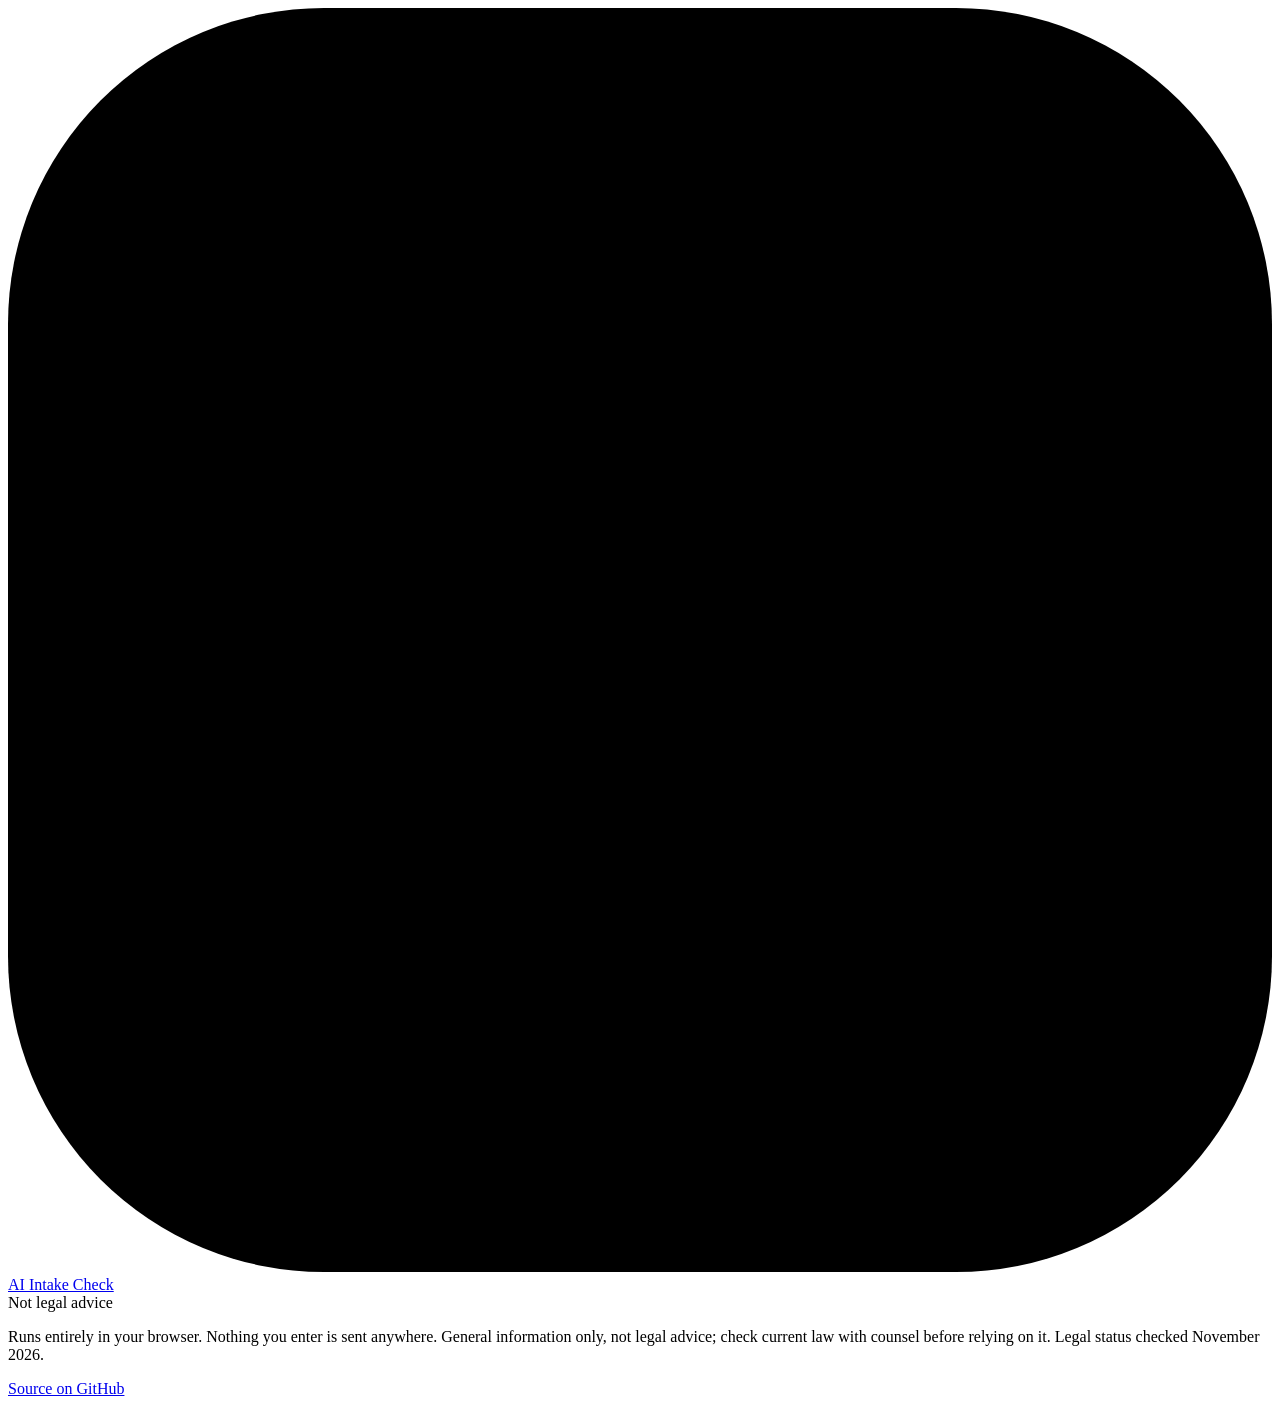
==== index.html @ f59a0a60 "Add files via upload" ====
<!doctype html>
<html lang="en">
<head>
  <meta charset="utf-8" />
  <meta name="viewport" content="width=device-width, initial-scale=1" />
  <title>AI Intake Check</title>
  <meta name="description" content="A free AI use-case intake for small and mid-size companies: which AI laws and frameworks apply, the risk tier, and the controls to put in place. Runs entirely in your browser." />
  <link rel="preconnect" href="https://fonts.googleapis.com" />
  <link rel="preconnect" href="https://fonts.gstatic.com" crossorigin />
  <link href="https://fonts.googleapis.com/css2?family=Inter:wght@400;500;600;700&family=JetBrains+Mono:wght@500&display=swap" rel="stylesheet" />
  <link rel="stylesheet" href="assets/styles.css" />
  <link rel="icon" href="data:image/svg+xml,%3Csvg xmlns='http://www.w3.org/2000/svg' viewBox='0 0 32 32'%3E%3Crect width='32' height='32' rx='8' fill='%235b5bd6'/%3E%3Cpath d='M9 16.5l4.5 4.5L23 11.5' stroke='white' stroke-width='3' fill='none' stroke-linecap='round' stroke-linejoin='round'/%3E%3C/svg%3E" />
</head>
<body>
  <header class="topbar">
    <a class="brand" href="#" data-nav="home">
      <span class="logo" aria-hidden="true"><svg viewBox="0 0 32 32"><rect width="32" height="32" rx="8"/><path d="M9 16.5l4.5 4.5L23 11.5"/></svg></span>
      <span>AI Intake Check</span>
    </a>
    <nav class="steps" id="steps" aria-label="Progress"></nav>
    <span class="pill" title="This tool gives general information, not legal advice.">Not legal advice</span>
  </header>
  <main id="app" tabindex="-1"></main>
  <footer class="footer">
    <p>Runs entirely in your browser. Nothing you enter is sent anywhere. General information only, not legal advice; check current law with counsel before relying on it. Legal status checked November 2026.</p>
    <p><a href="https://github.com/ac-ctrl-lab/ai-intake-check" target="_blank" rel="noopener">Source on GitHub</a></p>
  </footer>
  <script type="module" src="src/app.js"></script>
</body>
</html>
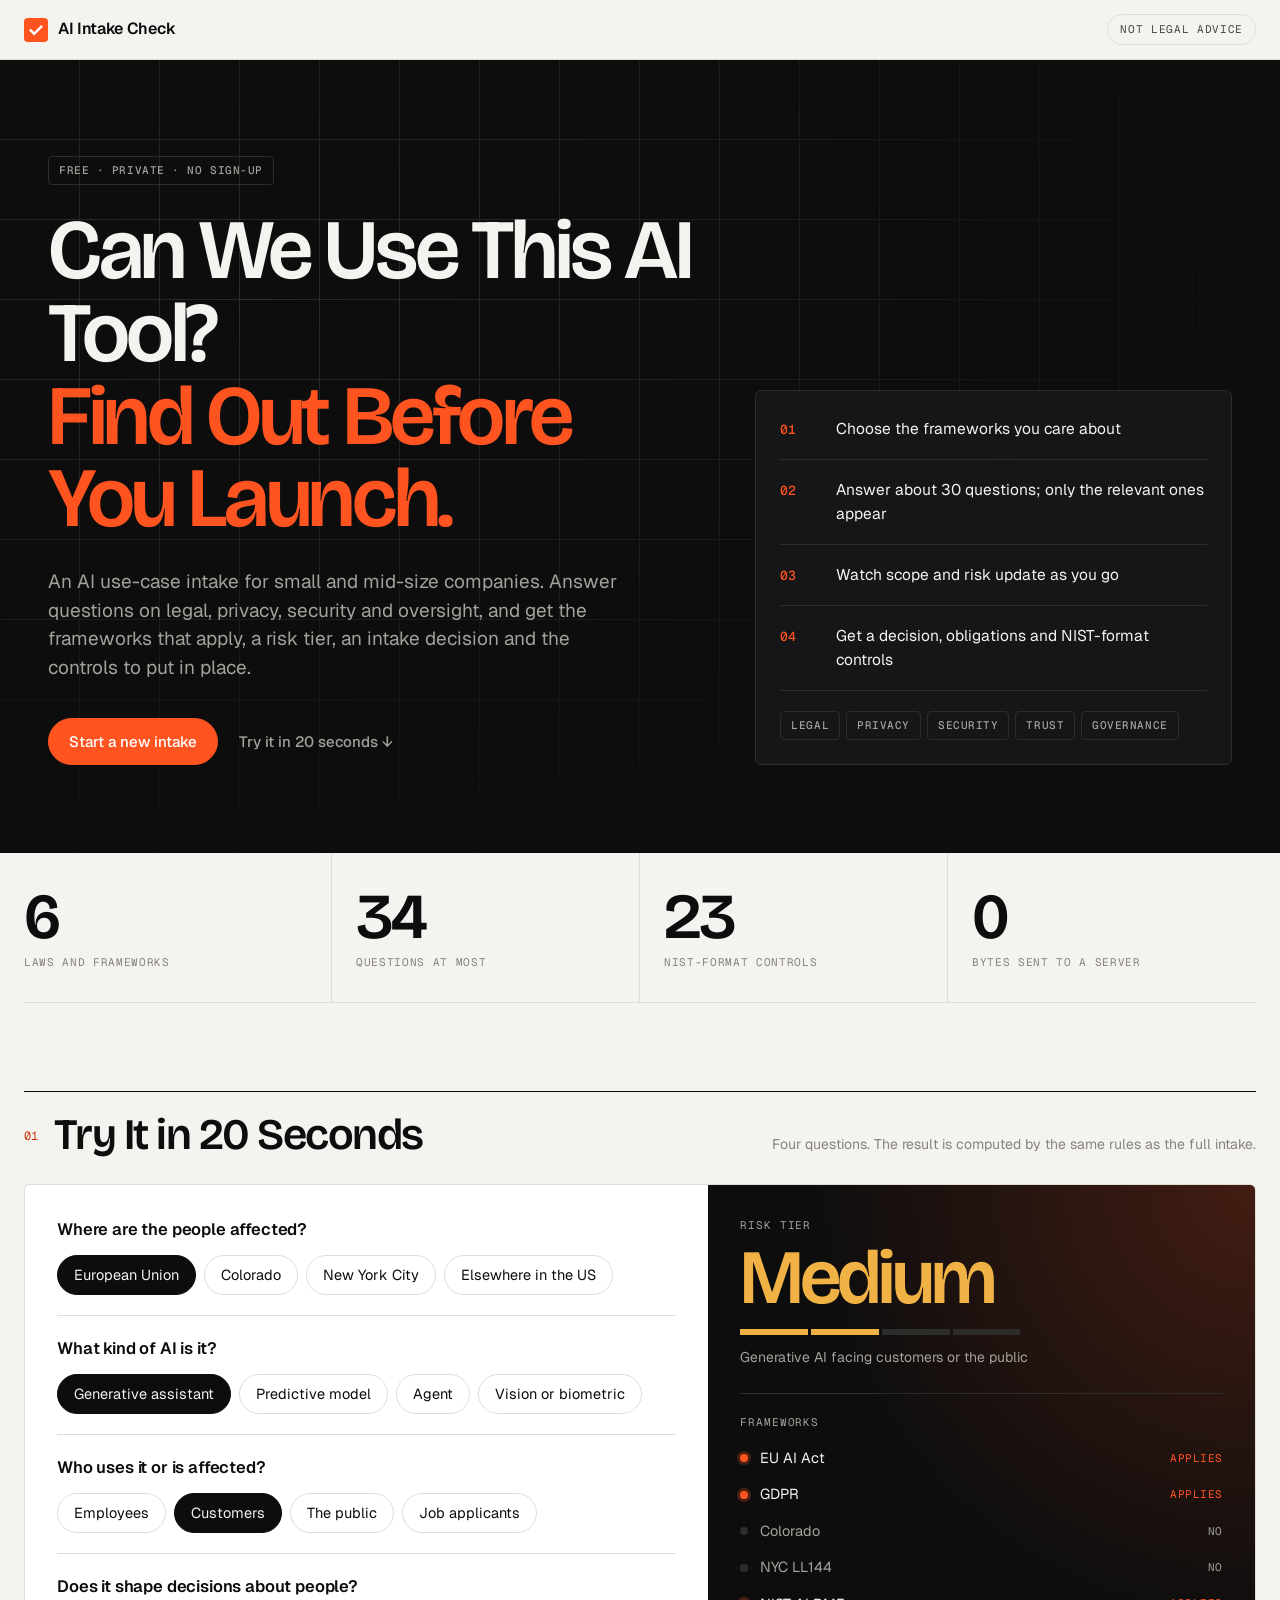
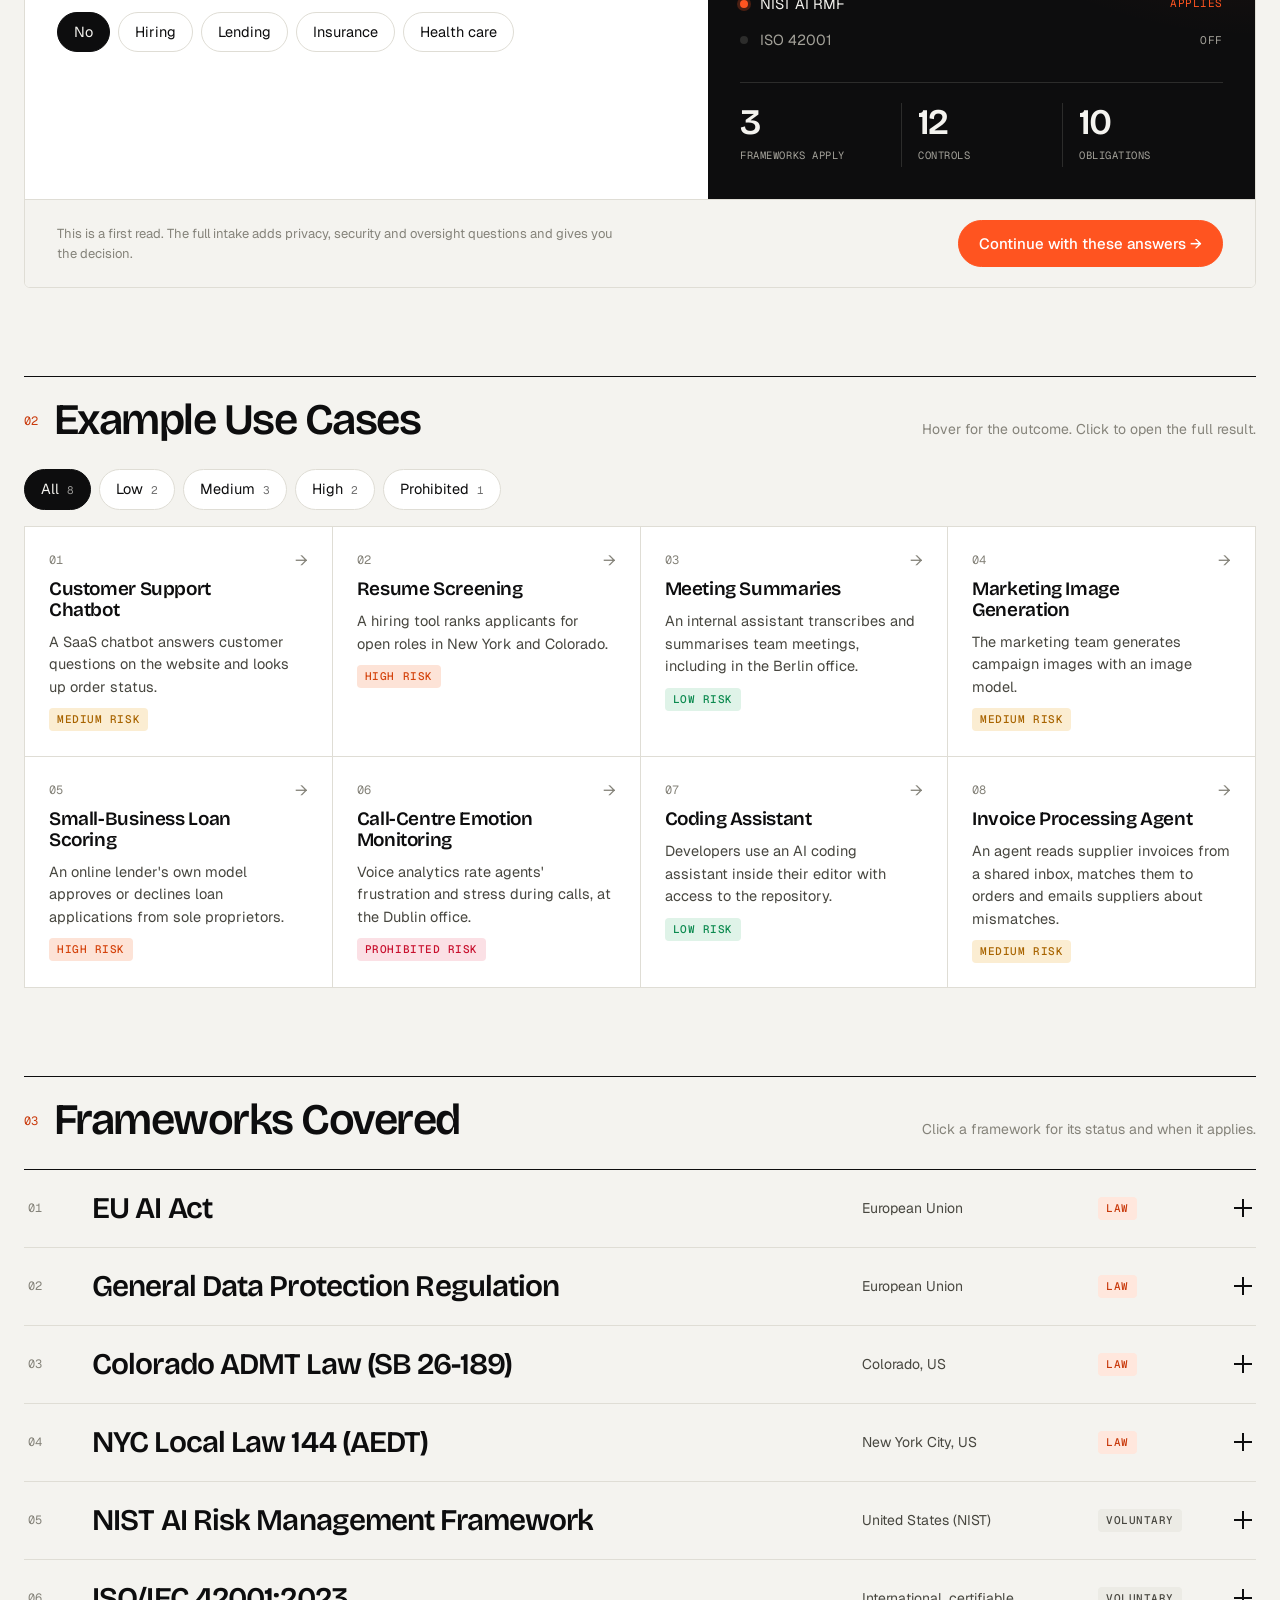
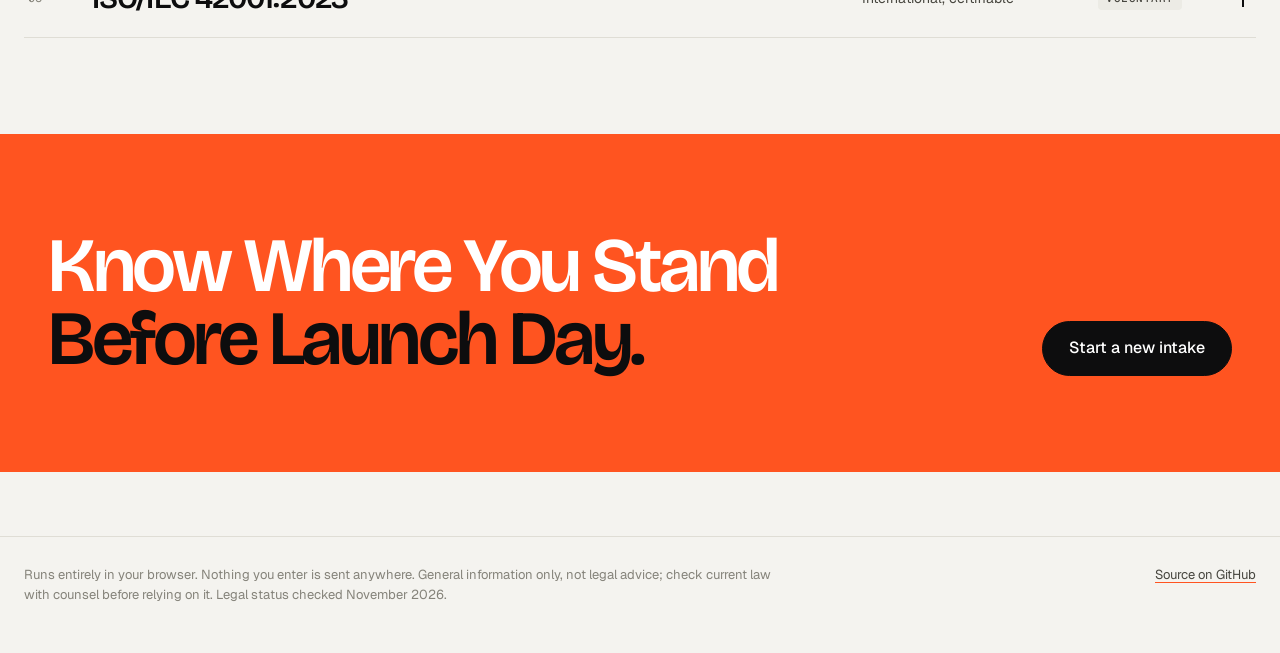
==== commit 90ca3586: "Add files via upload" ====
--- a/index.html
+++ b/index.html
@@ -7,9 +7,10 @@
   <meta name="description" content="A free AI use-case intake for small and mid-size companies: which AI laws and frameworks apply, the risk tier, and the controls to put in place. Runs entirely in your browser." />
   <link rel="preconnect" href="https://fonts.googleapis.com" />
   <link rel="preconnect" href="https://fonts.gstatic.com" crossorigin />
-  <link href="https://fonts.googleapis.com/css2?family=Inter:wght@400;500;600;700&family=JetBrains+Mono:wght@500&display=swap" rel="stylesheet" />
+  <link href="https://fonts.googleapis.com/css2?family=Bricolage+Grotesque:opsz,wght@12..96,500..700&family=Geist:wght@400;500;600;700&family=Geist+Mono:wght@400;500&display=swap" rel="stylesheet" />
+  <!-- To restore the previous design, change styles.css to styles-v1.css on the next line. -->
   <link rel="stylesheet" href="assets/styles.css" />
-  <link rel="icon" href="data:image/svg+xml,%3Csvg xmlns='http://www.w3.org/2000/svg' viewBox='0 0 32 32'%3E%3Crect width='32' height='32' rx='8' fill='%235b5bd6'/%3E%3Cpath d='M9 16.5l4.5 4.5L23 11.5' stroke='white' stroke-width='3' fill='none' stroke-linecap='round' stroke-linejoin='round'/%3E%3C/svg%3E" />
+  <link rel="icon" href="data:image/svg+xml,%3Csvg xmlns='http://www.w3.org/2000/svg' viewBox='0 0 32 32'%3E%3Crect width='32' height='32' rx='8' fill='%23ff5420'/%3E%3Cpath d='M9 16.5l4.5 4.5L23 11.5' stroke='white' stroke-width='3' fill='none' stroke-linecap='round' stroke-linejoin='round'/%3E%3C/svg%3E" />
 </head>
 <body>
   <header class="topbar">
--- a/assets/styles.css
+++ b/assets/styles.css
@@ -0,0 +1,458 @@
+/* AI Intake Check — v2 design
+   Previous design kept in assets/styles-v1.css (see README "Reverting the design"). */
+:root {
+  --bg: #f4f3ef;
+  --surface: #ffffff;
+  --surface-2: #ecebe5;
+  --ink: #0d0d0e;
+  --ink-2: #47463f;
+  --ink-3: #85837a;
+  --line: #dfddd5;
+  --line-strong: #0d0d0e;
+
+  --accent: #ff5420;          /* ember: brand colour */
+  --accent-ink: #c93a0c;      /* ember for text on light backgrounds */
+  --accent-soft: #ffe7dd;
+  --cobalt: #2f45ff;          /* second colour: scope and information */
+  --cobalt-soft: #e4e7ff;
+
+  --ok: #0c8a4f;   --ok-soft: #dff3e8;
+  --warn: #a86400; --warn-soft: #fbedd2;
+  --high: #d4430c; --high-soft: #fde3d7;
+  --danger: #c8102e; --danger-soft: #fbe0e5;
+  --info: var(--cobalt); --info-soft: var(--cobalt-soft);
+
+  --dark: #0d0d0e;
+  --dark-2: #19191a;
+  --dark-line: #2c2c2b;
+  --on-dark: #f4f3ef;
+  --on-dark-2: #a3a199;
+
+  --radius: 6px;
+  --shadow: none;
+  --display: "Bricolage Grotesque", "Geist", ui-sans-serif, system-ui, sans-serif;
+  --sans: "Geist", ui-sans-serif, system-ui, -apple-system, "Segoe UI", sans-serif;
+  --mono: "Geist Mono", ui-monospace, SFMono-Regular, Menlo, monospace;
+}
+@media (prefers-color-scheme: dark) {
+  :root {
+    --bg: #0d0d0e; --surface: #151515; --surface-2: #1e1e1d; --ink: #f4f3ef; --ink-2: #bcbab2; --ink-3: #85837a;
+    --line: #2c2c2b; --line-strong: #f4f3ef; --accent-ink: #ff7a4d; --accent-soft: #3a1a0f;
+    --cobalt: #8391ff; --cobalt-soft: #1b1f45;
+    --ok: #3ccf86; --ok-soft: #10291c; --warn: #f0b245; --warn-soft: #33260c;
+    --high: #ff7a4d; --high-soft: #3a1a0f; --danger: #ff5c77; --danger-soft: #3a1219;
+    --dark: #000; --dark-2: #111; --dark-line: #262626;
+  }
+}
+
+* { box-sizing: border-box; }
+html, body { margin: 0; }
+body {
+  font-family: var(--sans); background: var(--bg); color: var(--ink);
+  font-size: 16px; line-height: 1.55; -webkit-font-smoothing: antialiased; overflow-x: hidden;
+}
+a { color: var(--ink); text-decoration-color: var(--accent); text-underline-offset: 3px; }
+button { font: inherit; color: inherit; cursor: pointer; }
+h1, h2, h3, h4 { line-height: 1.1; margin: 0 0 .5em; letter-spacing: -.025em; font-weight: 600; font-family: var(--display); }
+.live h4, .q label.ql { font-family: var(--sans); }
+main { max-width: 1280px; margin: 0 auto; padding: 32px 24px 64px; outline: none; }
+::selection { background: var(--accent); color: #fff; }
+:focus-visible { outline: 2px solid var(--accent); outline-offset: 2px; }
+
+/* Top bar */
+.topbar {
+  position: sticky; top: 0; z-index: 10; display: flex; align-items: center; gap: 24px;
+  padding: 14px 24px; background: color-mix(in srgb, var(--bg) 82%, transparent);
+  backdrop-filter: saturate(1.4) blur(14px); border-bottom: 1px solid var(--line);
+}
+.brand { display: flex; align-items: center; gap: 10px; font-weight: 600; letter-spacing: -.02em; color: var(--ink); text-decoration: none; font-size: 16px; }
+.logo svg { width: 24px; height: 24px; display: block; }
+.logo rect { fill: var(--accent); rx: 5px; }
+.logo path { stroke: #fff; stroke-width: 3.2; fill: none; stroke-linecap: square; stroke-linejoin: miter; }
+.steps { display: flex; gap: 2px; margin-left: auto; font-family: var(--mono); }
+.steps span { font-size: 12px; padding: 6px 12px; color: var(--ink-3); text-transform: uppercase; letter-spacing: .04em; border-radius: 999px; }
+.steps span.on { color: var(--ink); background: var(--surface-2); }
+.pill { font-family: var(--mono); font-size: 11px; text-transform: uppercase; letter-spacing: .06em; padding: 6px 12px; border-radius: 999px; border: 1px solid var(--line); color: var(--ink-2); white-space: nowrap; }
+
+/* Generic */
+.card { background: var(--surface); border: 1px solid var(--line); border-radius: var(--radius); }
+.btn {
+  display: inline-flex; align-items: center; gap: 8px; border: 1px solid var(--line-strong); background: transparent;
+  padding: 11px 20px; border-radius: 999px; font-weight: 500; font-size: 15px; color: var(--ink); text-decoration: none;
+  transition: background .15s, color .15s, border-color .15s;
+}
+.btn:hover { background: var(--ink); color: var(--bg); }
+.btn.primary { background: var(--accent); border-color: var(--accent); color: #fff; }
+.btn.primary:hover { background: var(--ink); border-color: var(--ink); color: var(--bg); }
+.btn.ghost { border-color: transparent; color: var(--ink-2); padding-inline: 8px; }
+.btn.ghost:hover { background: transparent; color: var(--ink); }
+.btn.small { padding: 7px 14px; font-size: 13.5px; }
+.btn:disabled { opacity: .35; cursor: not-allowed; }
+.btn:disabled:hover { background: var(--accent); color: #fff; border-color: var(--accent); }
+.muted { color: var(--ink-2); }
+.tiny { font-size: 13px; color: var(--ink-3); }
+.row { display: flex; gap: 12px; align-items: center; flex-wrap: wrap; }
+.spacer { flex: 1; }
+.tag {
+  display: inline-block; font-family: var(--mono); font-size: 11px; font-weight: 500; text-transform: uppercase;
+  letter-spacing: .05em; padding: 3px 8px; border-radius: 4px; background: var(--surface-2); color: var(--ink-2);
+}
+.mono { font-family: var(--mono); font-size: 12.5px; }
+
+/* Home: dark full-bleed hero */
+.hero {
+  display: grid; grid-template-columns: 1.35fr 1fr; gap: 64px; align-items: end;
+  margin: -32px calc(50% - 50vw) 0; padding: 96px calc(50vw - 50% + 24px) 88px;
+  background-color: var(--dark); color: var(--on-dark);
+  background-image:
+    linear-gradient(var(--dark-line) 1px, transparent 1px),
+    linear-gradient(90deg, var(--dark-line) 1px, transparent 1px);
+  background-size: 80px 80px; background-position: -1px -1px;
+  position: relative;
+}
+.hero::after { content: ""; position: absolute; inset: 0; background: radial-gradient(ellipse at 20% 30%, transparent 0%, var(--dark) 75%); pointer-events: none; }
+.hero > * { position: relative; z-index: 1; }
+.hero .tag { background: transparent; border: 1px solid var(--dark-line); color: var(--on-dark-2); padding: 5px 10px; }
+.hero h1 { font-size: clamp(44px, 6.6vw, 92px); font-weight: 600; letter-spacing: -.04em; line-height: .98; margin: 24px 0 28px; }
+.hero h1 em { font-style: normal; color: var(--accent); display: block; }
+.hero p.lead { font-size: 19px; line-height: 1.5; color: var(--on-dark-2); max-width: 580px; margin: 0; }
+.hero .row { margin-top: 36px; }
+.hero .btn { border-color: var(--on-dark); color: var(--on-dark); }
+.hero .btn:hover { background: var(--on-dark); color: var(--dark); }
+.hero .btn.primary { background: var(--accent); border-color: var(--accent); color: #fff; }
+.hero .btn.primary:hover { background: var(--on-dark); border-color: var(--on-dark); color: var(--dark); }
+.hero .btn.ghost { border-color: transparent; color: var(--on-dark-2); }
+.hero .btn.ghost:hover { background: transparent; color: var(--on-dark); }
+.hero-art { background: color-mix(in srgb, var(--dark-2) 85%, transparent); border: 1px solid var(--dark-line); border-radius: var(--radius); padding: 8px 24px 24px; backdrop-filter: blur(6px); }
+.flow { display: grid; }
+.flow div { display: grid; grid-template-columns: 44px 1fr; gap: 12px; align-items: baseline; padding: 18px 0; border-bottom: 1px solid var(--dark-line); color: var(--on-dark); font-size: 15.5px; }
+.flow b { font-family: var(--mono); font-weight: 500; font-size: 13px; color: var(--accent); }
+.lenses { display: flex; flex-wrap: wrap; gap: 6px; margin-top: 20px; }
+.hero-art .tag { color: var(--on-dark-2); }
+
+.section-head { display: flex; align-items: baseline; gap: 16px; flex-wrap: wrap; margin: 88px 0 24px; padding-top: 20px; border-top: 1px solid var(--line-strong); }
+.section-head h2 { font-size: clamp(28px, 3.4vw, 44px); margin: 0; letter-spacing: -.035em; }
+.section-head .tiny { margin-left: auto; font-size: 14px; }
+.examples { display: grid; grid-template-columns: repeat(auto-fill, minmax(280px, 1fr)); gap: 0; border-left: 1px solid var(--line); border-top: 1px solid var(--line); }
+.example {
+  text-align: left; padding: 24px; min-height: 190px; display: flex; flex-direction: column; gap: 10px;
+  border: 0; border-right: 1px solid var(--line); border-bottom: 1px solid var(--line); border-radius: 0;
+  background: var(--surface); transition: background .15s; position: relative;
+}
+button.example::after { content: "→"; position: absolute; top: 22px; right: 24px; color: var(--ink-3); transition: transform .15s, color .15s; }
+button.example:hover { background: var(--bg); }
+button.example:hover::after { color: var(--accent); transform: translateX(4px); }
+.example h3 { font-size: 19px; margin: 0; padding-right: 28px; letter-spacing: -.02em; }
+.example p { margin: 0; color: var(--ink-2); font-size: 14.5px; }
+.example .tag { align-self: flex-start; }
+button.example > .tag:last-child { margin-top: auto; }
+div.card.example { border-radius: 0; border-top: 0; border-left: 0; }
+
+/* Setup */
+.setup { max-width: 1040px; margin: 24px auto 0; }
+.setup > h1 { font-size: clamp(36px, 4.6vw, 60px); letter-spacing: -.04em; line-height: 1; margin-bottom: 16px; }
+.setup > p.muted { font-size: 17px; max-width: 640px; }
+.fw-grid { display: grid; grid-template-columns: repeat(auto-fill, minmax(300px, 1fr)); gap: 12px; margin: 36px 0; }
+.fw { display: flex; flex-direction: column; align-items: flex-start; justify-content: flex-start; text-align: left; padding: 22px; border-radius: var(--radius); border: 1px solid var(--line); background: var(--surface); position: relative; transition: border-color .15s; }
+.fw:hover { border-color: var(--ink-3); }
+.fw.on { border-color: var(--ink); box-shadow: inset 0 0 0 1px var(--ink); }
+.fw .tag { max-width: calc(100% - 56px); }
+.fw h3 { font-size: 18px; margin: 12px 0 8px; padding-right: 52px; }
+.fw p { margin: 0 0 8px; font-size: 14px; color: var(--ink-2); }
+.switch { position: absolute; top: 22px; right: 22px; width: 40px; height: 22px; border-radius: 999px; background: var(--line); transition: background .15s; }
+.switch::after { content: ""; position: absolute; top: 3px; left: 3px; width: 16px; height: 16px; border-radius: 50%; background: #fff; transition: transform .15s; }
+.fw.on .switch { background: var(--accent); }
+.fw.on .switch::after { transform: translateX(18px); }
+
+/* Intake layout */
+.intake { display: grid; grid-template-columns: 230px minmax(0, 1fr) 330px; gap: 28px; align-items: start; }
+.sidenav { position: sticky; top: 84px; display: grid; gap: 0; border-top: 1px solid var(--line-strong); }
+.sidenav button { text-align: left; border: 0; border-bottom: 1px solid var(--line); background: transparent; padding: 13px 4px; display: flex; align-items: center; gap: 12px; color: var(--ink-2); font-size: 15px; transition: color .12s; }
+.sidenav button:hover { color: var(--ink); }
+.sidenav button.on { color: var(--ink); font-weight: 600; }
+.sidenav .dot { width: 24px; font-family: var(--mono); font-size: 12px; font-weight: 500; color: var(--ink-3); flex: none; }
+.sidenav button.on .dot { color: var(--accent); }
+.sidenav .done .dot { color: var(--ok); }
+.sidenav .lens { margin-left: auto; font-family: var(--mono); font-size: 10.5px; text-transform: uppercase; letter-spacing: .05em; color: var(--ink-3); font-weight: 400; }
+.progress { height: 3px; background: var(--line); overflow: hidden; margin: 20px 4px 8px; }
+.progress div { height: 100%; background: var(--accent); transition: width .3s; }
+
+.qsection { padding: 36px 40px; }
+.qsection header { margin-bottom: 20px; padding-bottom: 24px; border-bottom: 1px solid var(--line); }
+.qsection header .tag { margin-bottom: 14px; }
+.qsection h2 { font-size: clamp(28px, 3vw, 40px); letter-spacing: -.035em; }
+.qsection header p.muted { font-size: 16.5px; }
+.q { padding: 24px 0; border-top: 1px solid var(--line); }
+.anim .q { animation: fadein .3s ease; }
+.q:first-of-type { border-top: 0; }
+.q label.ql { display: block; font-weight: 600; font-size: 16.5px; letter-spacing: -.01em; margin-bottom: 4px; }
+.q .help { font-size: 14px; color: var(--ink-3); margin: 0 0 12px; }
+.opts { display: flex; flex-wrap: wrap; gap: 8px; margin-top: 12px; }
+.opt { border: 1px solid var(--line); background: var(--surface); border-radius: var(--radius); padding: 11px 16px; text-align: left; display: flex; flex-direction: column; gap: 2px; max-width: 100%; transition: border-color .12s, background .12s; }
+.opt:hover { border-color: var(--ink); }
+.opt small { color: var(--ink-3); font-size: 12.5px; }
+.opt.sel { border-color: var(--ink); background: var(--ink); color: var(--bg); }
+.opt.sel small { color: color-mix(in srgb, var(--bg) 70%, transparent); }
+.opt.unsure { border-style: dashed; color: var(--ink-2); }
+.opt.unsure.sel { border-style: solid; border-color: var(--cobalt); background: var(--cobalt); color: #fff; }
+input[type=text], textarea {
+  width: 100%; font: inherit; color: inherit; background: var(--surface); border: 1px solid var(--line);
+  border-radius: var(--radius); padding: 12px 14px; margin-top: 10px; outline: none; transition: border-color .12s, box-shadow .12s;
+}
+input[type=text]:focus, textarea:focus { border-color: var(--ink); box-shadow: 0 0 0 3px var(--accent-soft); }
+textarea { min-height: 88px; resize: vertical; }
+.qnav { display: flex; gap: 10px; margin-top: 24px; padding-top: 24px; border-top: 1px solid var(--line); }
+
+/* Live panel */
+.live { position: sticky; top: 84px; padding: 24px; display: grid; gap: 22px; background: var(--dark); color: var(--on-dark); border-color: var(--dark); }
+.live h4 { font-family: var(--mono); font-size: 11px; font-weight: 500; text-transform: uppercase; letter-spacing: .08em; color: var(--on-dark-2); margin: 0 0 12px; }
+.live > div + div { padding-top: 20px; border-top: 1px solid var(--dark-line); }
+.live .tiny, .live .r { color: var(--on-dark-2) !important; }
+.tier { display: flex; align-items: center; gap: 14px; }
+.tier-badge { font-weight: 600; font-size: 26px; letter-spacing: -.03em; padding: 0; background: none !important; min-width: 64px; }
+.live .t-low { color: #3ccf86; } .live .t-medium { color: #f0b245; } .live .t-high { color: #ff7a4d; } .live .t-prohibited { color: #ff5c77; }
+.t-low { background: var(--ok-soft); color: var(--ok); }
+.t-medium { background: var(--warn-soft); color: var(--warn); }
+.t-high { background: var(--high-soft); color: var(--high); }
+.t-prohibited { background: var(--danger-soft); color: var(--danger); }
+.meter { display: grid; grid-template-columns: repeat(4, 1fr); gap: 3px; flex: 1; }
+.meter i { height: 6px; background: var(--dark-line); transition: background .3s; }
+.meter.lv1 i:nth-child(-n+1) { background: #3ccf86; }
+.meter.lv2 i:nth-child(-n+2) { background: #f0b245; }
+.meter.lv3 i:nth-child(-n+3) { background: #ff7a4d; }
+.meter.lv4 i { background: #ff5c77; }
+.why { margin: 12px 0 0; padding-left: 18px; font-size: 13.5px; color: var(--on-dark-2); }
+.fwlist { display: grid; gap: 10px; }
+.fwrow { display: flex; gap: 12px; align-items: flex-start; font-size: 14px; }
+.fwrow .st { width: 8px; height: 8px; border-radius: 50%; margin-top: 7px; flex: none; background: var(--dark-line); }
+.st-in_scope { background: var(--accent) !important; box-shadow: 0 0 0 3px color-mix(in srgb, var(--accent) 25%, transparent); }
+.st-possible { background: #f0b245 !important; }
+.st-out_of_scope, .st-off { background: var(--dark-line) !important; }
+.fwrow .r { font-size: 12.5px; }
+.fwrow.dim { opacity: .5; }
+
+/* Result */
+.result-head { padding: 40px; display: grid; grid-template-columns: 1fr auto; gap: 32px; align-items: end; background: var(--dark); color: var(--on-dark); border-color: var(--dark); }
+.result-head .muted { color: var(--on-dark-2); font-size: 17px; }
+.decision { display: inline-flex; align-items: center; gap: 10px; font-family: var(--mono); font-size: 12px; font-weight: 500; text-transform: uppercase; letter-spacing: .05em; padding: 6px 12px; border-radius: 999px; }
+.result-head .d-ok { background: #3ccf86; color: #04170d; }
+.result-head .d-warn { background: #f0b245; color: #241700; }
+.result-head .d-danger { background: #ff5c77; color: #2a0007; }
+.result-head .d-info { background: #8391ff; color: #070b33; }
+.d-ok { background: var(--ok-soft); color: var(--ok); }
+.d-warn { background: var(--warn-soft); color: var(--warn); }
+.d-danger { background: var(--danger-soft); color: var(--danger); }
+.d-info { background: var(--info-soft); color: var(--info); }
+.result-head h1 { font-size: clamp(34px, 4.4vw, 58px); letter-spacing: -.04em; line-height: 1; margin: 20px 0 12px; }
+.stats { display: grid; grid-template-columns: repeat(3, auto); gap: 0; border-left: 1px solid var(--dark-line); }
+.stat { text-align: left; padding: 4px 24px; min-width: 120px; border-right: 1px solid var(--dark-line); background: none; }
+.stat b { display: block; font-size: 36px; font-weight: 600; letter-spacing: -.04em; line-height: 1.1; color: var(--on-dark); }
+.stat b.t-low { color: #3ccf86; } .stat b.t-medium { color: #f0b245; } .stat b.t-high { color: #ff7a4d; } .stat b.t-prohibited { color: #ff5c77; }
+.stat span { font-family: var(--mono); font-size: 11px; text-transform: uppercase; letter-spacing: .06em; color: var(--on-dark-2); }
+.tabs { display: flex; gap: 28px; margin: 36px 0 20px; border-bottom: 1px solid var(--line); overflow-x: auto; }
+.tabs button { border: 0; background: transparent; padding: 12px 0; margin-bottom: -1px; border-bottom: 2px solid transparent; color: var(--ink-3); font-weight: 500; font-size: 16px; white-space: nowrap; }
+.tabs button:hover { color: var(--ink); }
+.tabs button.on { color: var(--ink); border-color: var(--accent); }
+.panel { display: grid; gap: 16px; }
+.panel[hidden] { display: none; }
+.list { padding: 28px 32px; }
+.list h3 { font-size: 22px; letter-spacing: -.025em; display: flex; gap: 12px; align-items: center; flex-wrap: wrap; margin-bottom: 12px; }
+.item { display: grid; grid-template-columns: 110px 1fr; gap: 16px; padding: 16px 0; border-top: 1px solid var(--line); }
+.item:first-of-type { border-top: 0; }
+.lvl { font-family: var(--mono); font-size: 10.5px; font-weight: 500; padding: 3px 8px; border-radius: 4px; text-transform: uppercase; letter-spacing: .05em; height: fit-content; white-space: nowrap; justify-self: start; }
+.lvl-blocker { background: var(--danger-soft); color: var(--danger); }
+.lvl-required { background: var(--high-soft); color: var(--high); }
+.lvl-check { background: var(--warn-soft); color: var(--warn); }
+.lvl-recommended { background: var(--cobalt-soft); color: var(--cobalt); }
+.lvl-note { background: var(--surface-2); color: var(--ink-3); }
+.item .ref { font-family: var(--mono); font-size: 12px; color: var(--ink-3); }
+.item .when { font-size: 13px; color: var(--ink-3); }
+.control { padding: 0; overflow: hidden; }
+.control summary { list-style: none; cursor: pointer; padding: 20px 24px; display: flex; gap: 16px; align-items: center; flex-wrap: wrap; transition: background .12s; }
+.control summary:hover { background: var(--bg); }
+.control summary::-webkit-details-marker { display: none; }
+.control summary .cid { font-family: var(--mono); font-size: 12px; color: var(--accent-ink); white-space: nowrap; min-width: 72px; }
+.control summary h3 { margin: 0; font-size: 17px; letter-spacing: -.015em; }
+.control summary .chev { margin-left: auto; transition: transform .2s; color: var(--ink-3); font-size: 18px; }
+.control[open] summary .chev { transform: rotate(90deg); color: var(--accent); }
+.control .body { padding: 4px 24px 24px; display: grid; gap: 16px; border-top: 1px solid var(--line); padding-top: 20px; }
+.control .lbl { font-family: var(--mono); font-size: 10.5px; text-transform: uppercase; letter-spacing: .08em; color: var(--ink-3); font-weight: 500; margin-bottom: 4px; }
+.control .stmt { white-space: pre-line; background: var(--bg); border-left: 2px solid var(--accent); padding: 14px 16px; font-size: 14.5px; }
+.maps { display: flex; flex-wrap: wrap; gap: 6px; }
+.maps .tag { background: var(--cobalt-soft); color: var(--cobalt); }
+.cond { border-left: 3px solid var(--accent); }
+.export { display: flex; gap: 8px; flex-wrap: wrap; }
+.notice { padding: 16px 20px; border-radius: var(--radius); background: var(--cobalt-soft); color: var(--ink); font-size: 14.5px; border-left: 3px solid var(--cobalt); }
+.footer { max-width: 1280px; margin: 40px auto 0; padding: 28px 24px 48px; font-size: 13px; color: var(--ink-3); border-top: 1px solid var(--line); display: flex; justify-content: space-between; gap: 24px; flex-wrap: wrap; }
+.footer p { margin: 0; max-width: 760px; }
+.footer a { color: var(--ink-2); }
+
+
+/* ---------- v3: interactive home ---------- */
+.eyebrow { font-family: var(--mono); font-size: 12px; color: var(--accent-ink); align-self: center; }
+.section-head h2 { font-weight: 600; }
+
+/* Reveal on scroll */
+.reveal { opacity: 0; transform: translateY(18px); transition: opacity .7s cubic-bezier(.2,.7,.2,1), transform .7s cubic-bezier(.2,.7,.2,1); }
+.reveal.in { opacity: 1; transform: none; }
+.hero > div:first-child > * { animation: rise .8s cubic-bezier(.2,.7,.2,1) both; }
+.hero > div:first-child > *:nth-child(2) { animation-delay: .08s; }
+.hero > div:first-child > *:nth-child(3) { animation-delay: .16s; }
+.hero > div:first-child > *:nth-child(4) { animation-delay: .24s; }
+.hero .flow div { animation: rise .7s cubic-bezier(.2,.7,.2,1) both; }
+.hero .flow div:nth-child(1) { animation-delay: .3s; } .hero .flow div:nth-child(2) { animation-delay: .4s; }
+.hero .flow div:nth-child(3) { animation-delay: .5s; } .hero .flow div:nth-child(4) { animation-delay: .6s; }
+@keyframes rise { from { opacity: 0; transform: translateY(16px); } to { opacity: 1; transform: none; } }
+
+/* Stats strip */
+.stats-strip { display: grid; grid-template-columns: repeat(4, 1fr); border-bottom: 1px solid var(--line); margin: 0 0 8px; }
+.stats-strip div { padding: 32px 24px 28px 0; border-right: 1px solid var(--line); }
+.stats-strip div + div { padding-left: 24px; }
+.stats-strip div:last-child { border-right: 0; }
+.stats-strip b { display: block; font-family: var(--display); font-size: clamp(40px, 5vw, 64px); font-weight: 600; letter-spacing: -.04em; line-height: 1; font-variant-numeric: tabular-nums; }
+.stats-strip span { font-family: var(--mono); font-size: 11px; text-transform: uppercase; letter-spacing: .06em; color: var(--ink-3); }
+
+/* Chips */
+.chips, .filters { display: flex; flex-wrap: wrap; gap: 8px; }
+.chip { border: 1px solid var(--line); background: var(--surface); border-radius: 999px; padding: 8px 16px; font-size: 14.5px; transition: background .15s, color .15s, border-color .15s, transform .1s; }
+.chip:hover { border-color: var(--ink); }
+.chip:active { transform: scale(.97); }
+.chip.on { background: var(--ink); border-color: var(--ink); color: var(--bg); }
+.chip i { font-style: normal; font-family: var(--mono); font-size: 11px; opacity: .6; margin-left: 4px; }
+.filters { margin-bottom: 16px; }
+
+/* Quick check */
+.quick { display: grid; grid-template-columns: minmax(0, 1.25fr) minmax(0, 1fr); border: 1px solid var(--line); border-radius: var(--radius); overflow: hidden; background: var(--surface); }
+.qc-inputs { padding: 12px 32px 24px; }
+.qc-group { padding: 20px 0; border-bottom: 1px solid var(--line); }
+.qc-group:last-child { border-bottom: 0; }
+.qc-q { display: block; font-weight: 600; font-size: 16.5px; letter-spacing: -.01em; margin-bottom: 12px; }
+.qc-result { background: var(--dark); color: var(--on-dark); padding: 32px; display: grid; gap: 24px; align-content: start;
+  background-image: radial-gradient(circle at 100% 0%, color-mix(in srgb, var(--accent) 22%, transparent), transparent 55%); }
+.qc-result.flash .tier-word { animation: pop .45s cubic-bezier(.2,.7,.2,1); }
+.qc-result.flash .qc-nums b { animation: pop .45s cubic-bezier(.2,.7,.2,1); }
+@keyframes pop { from { opacity: .2; transform: translateY(8px); } to { opacity: 1; transform: none; } }
+.qc-label { display: block; font-family: var(--mono); font-size: 11px; text-transform: uppercase; letter-spacing: .08em; color: var(--on-dark-2); margin-bottom: 8px; }
+.tier-word { display: block; font-family: var(--display); font-size: clamp(56px, 6vw, 84px); font-weight: 600; letter-spacing: -.045em; line-height: .95; margin-bottom: 14px; }
+.tw-low { color: #3ccf86; } .tw-medium { color: #f0b245; } .tw-high { color: #ff7a4d; } .tw-prohibited { color: #ff5c77; }
+.qc-result .meter { max-width: 280px; }
+.qc-result .meter i { height: 6px; background: var(--dark-line); }
+.qc-why { color: var(--on-dark-2); font-size: 14px; margin: 12px 0 0; min-height: 21px; }
+.qc-fw { padding-top: 20px; border-top: 1px solid var(--dark-line); display: grid; gap: 2px; }
+.qc-fwrow { display: flex; align-items: center; gap: 12px; font-size: 14.5px; padding: 6px 0; color: var(--on-dark-2); transition: color .2s; }
+.qc-fwrow em { margin-left: auto; font-style: normal; font-family: var(--mono); font-size: 11px; text-transform: uppercase; letter-spacing: .05em; }
+.qc-fwrow.on { color: var(--on-dark); }
+.qc-fwrow.on em { color: var(--accent); }
+.qc-fwrow.maybe em { color: #f0b245; }
+.qc-fwrow .st { width: 8px; height: 8px; border-radius: 50%; background: var(--dark-line); flex: none; transition: background .2s, box-shadow .2s; }
+.qc-nums { display: grid; grid-template-columns: repeat(3, 1fr); border-top: 1px solid var(--dark-line); padding-top: 20px; }
+.qc-nums div + div { padding-left: 16px; border-left: 1px solid var(--dark-line); }
+.qc-nums b { display: block; font-family: var(--display); font-size: 36px; font-weight: 600; letter-spacing: -.04em; line-height: 1.1; }
+.qc-nums span { font-family: var(--mono); font-size: 10.5px; text-transform: uppercase; letter-spacing: .05em; color: var(--on-dark-2); }
+.qc-cta { grid-column: 1 / -1; display: flex; align-items: center; gap: 24px; justify-content: space-between; padding: 20px 32px; border-top: 1px solid var(--line); background: var(--bg); }
+.qc-cta .tiny { max-width: 560px; }
+
+/* Example cards: spotlight + peek */
+.example { overflow: hidden; }
+.example .ex-num, .fw-row .ex-num { font-family: var(--mono); font-size: 12px; color: var(--ink-3); }
+.spot::before { content: ""; position: absolute; inset: 0; pointer-events: none; opacity: 0; transition: opacity .25s;
+  background: radial-gradient(260px circle at var(--mx, 50%) var(--my, 50%), color-mix(in srgb, var(--accent) 14%, transparent), transparent 70%); }
+.spot:hover::before { opacity: 1; }
+.example > * { position: relative; }
+.ex-peek { position: absolute !important; left: 0; right: 0; bottom: 0; padding: 18px 24px 20px; background: var(--dark); color: var(--on-dark);
+  display: grid; gap: 10px; transform: translateY(101%); transition: transform .35s cubic-bezier(.2,.7,.2,1); }
+button.example:hover .ex-peek, button.example:focus-visible .ex-peek { transform: none; }
+.ex-dec { justify-self: start; font-family: var(--mono); font-size: 11px; text-transform: uppercase; letter-spacing: .05em; padding: 4px 10px; border-radius: 999px; }
+.ex-peek .d-ok { background: #3ccf86; color: #04170d; } .ex-peek .d-warn { background: #f0b245; color: #241700; }
+.ex-peek .d-danger { background: #ff5c77; color: #2a0007; } .ex-peek .d-info { background: #8391ff; color: #070b33; }
+.ex-apps { display: flex; flex-wrap: wrap; gap: 6px; }
+.ex-apps span { font-size: 12.5px; border: 1px solid var(--dark-line); border-radius: 4px; padding: 2px 8px; color: var(--on-dark); }
+.ex-meta { font-family: var(--mono); font-size: 11px; text-transform: uppercase; letter-spacing: .05em; color: var(--accent); }
+button.example::after { z-index: 2; }
+button.example:hover::after { opacity: 0; }
+.example { min-height: 230px; }
+.example.hide { display: none; }
+
+/* Frameworks accordion */
+.fw-acc { border-top: 1px solid var(--line-strong); }
+.fw-row { border-bottom: 1px solid var(--line); }
+.fw-row summary { list-style: none; cursor: pointer; display: grid; grid-template-columns: 48px minmax(0, 1fr) 220px 110px 28px; gap: 16px; align-items: center; padding: 22px 4px; transition: padding .25s, background .2s; }
+.fw-row summary::-webkit-details-marker { display: none; }
+.fw-row summary:hover { padding-left: 14px; background: var(--surface); }
+.fw-name { font-family: var(--display); font-size: clamp(20px, 2.4vw, 30px); font-weight: 600; letter-spacing: -.03em; line-height: 1.1; }
+.fw-jur { font-size: 14px; color: var(--ink-2); }
+.fw-row .tag { justify-self: start; }
+.tag.k-law { background: var(--accent-soft); color: var(--accent-ink); }
+.fw-plus { position: relative; width: 18px; height: 18px; justify-self: end; }
+.fw-plus::before, .fw-plus::after { content: ""; position: absolute; left: 0; top: 8px; width: 18px; height: 2px; background: var(--ink); transition: transform .3s; }
+.fw-plus::after { transform: rotate(90deg); }
+.fw-row[open] .fw-plus::after { transform: rotate(0deg); }
+.fw-row[open] .fw-plus::before { background: var(--accent); }
+.fw-row[open] .fw-plus::after { background: var(--accent); }
+.fw-body { display: grid; grid-template-columns: 1.3fr 1fr 1fr; gap: 32px; padding: 0 4px 28px 68px; animation: fadein .35s ease; }
+.fw-body p { margin: 0; color: var(--ink-2); font-size: 15px; }
+.fw-body .qc-label { color: var(--ink-3); }
+.fw-body .mono { font-size: 12.5px; }
+
+/* Closer */
+.closer { margin: 96px calc(50% - 50vw) -64px; padding: 96px calc(50vw - 50% + 24px); background: var(--accent); color: #fff; display: flex; align-items: flex-end; justify-content: space-between; gap: 32px; flex-wrap: wrap; }
+.closer h2 { font-size: clamp(40px, 6vw, 84px); letter-spacing: -.045em; line-height: .95; margin: 0; max-width: 900px; }
+.closer h2 em { font-style: normal; color: var(--dark); display: block; }
+.closer .btn.primary { background: var(--dark); border-color: var(--dark); color: #fff; padding: 14px 26px; font-size: 16px; }
+.closer .btn.primary:hover { background: #fff; color: var(--dark); border-color: #fff; }
+.closer + .footer, main:has(.closer) + .footer { margin-top: 64px; }
+
+@media (max-width: 900px) {
+  .quick { grid-template-columns: 1fr; }
+  .qc-inputs { padding: 8px 20px 16px; }
+  .qc-result { padding: 24px 20px; }
+  .qc-cta { flex-direction: column; align-items: flex-start; padding: 20px; }
+  .stats-strip { grid-template-columns: repeat(2, 1fr); }
+  .stats-strip div { padding: 24px 16px 20px 0; }
+  .stats-strip div:nth-child(2) { border-right: 0; }
+  .stats-strip div:nth-child(3) { padding-left: 0; border-top: 1px solid var(--line); }
+  .stats-strip div:nth-child(4) { border-top: 1px solid var(--line); }
+  .fw-row summary { grid-template-columns: 32px minmax(0, 1fr) 24px; row-gap: 6px; }
+  .fw-jur, .fw-row .tag { grid-column: 2; }
+  .fw-plus { grid-column: 3; grid-row: 1; }
+  .fw-body { grid-template-columns: 1fr; gap: 16px; padding: 0 4px 24px 48px; }
+  .ex-peek { position: relative !important; transform: none; margin: 8px -24px -24px; }
+  .closer { margin-bottom: -48px; padding: 64px calc(50vw - 50% + 16px); }
+}
+
+@keyframes fadein { from { opacity: 0; transform: translateY(6px); } to { opacity: 1; transform: none; } }
+@media (prefers-reduced-motion: reduce) { * { animation: none !important; transition: none !important; } .reveal { opacity: 1; transform: none; } }
+
+@media (max-width: 1100px) {
+  .intake { grid-template-columns: 1fr; }
+  .sidenav { position: static; grid-auto-flow: column; overflow-x: auto; border-top: 0; border-bottom: 1px solid var(--line); }
+  .sidenav button { border-bottom: 0; white-space: nowrap; padding: 12px 14px 12px 0; }
+  .sidenav .lens, .progress, .sidenav > .tiny { display: none; }
+  .live { position: static; order: -1; }
+}
+@media (max-width: 800px) {
+  main { padding: 20px 16px 48px; }
+  .hero { grid-template-columns: 1fr; gap: 40px; margin-top: -20px; padding: 56px calc(50vw - 50% + 16px) 56px; background-size: 56px 56px; }
+  .hero p.lead { font-size: 17px; }
+  .steps { display: none; }
+  .topbar { padding: 12px 16px; }
+  .section-head { margin-top: 56px; }
+  .section-head .tiny { margin-left: 0; }
+  .qsection { padding: 24px 20px; }
+  .result-head { grid-template-columns: 1fr; padding: 28px 22px; }
+  .stats { border-left: 0; grid-template-columns: repeat(3, 1fr); }
+  .stat { padding: 4px 12px 4px 0; min-width: 0; }
+  .stat:last-child { border-right: 0; }
+  .stat b { font-size: 26px; }
+  .stat span { font-size: 10px; letter-spacing: .04em; }
+  .list { padding: 22px 20px; }
+  .item { grid-template-columns: 1fr; gap: 6px; }
+}
+@media print {
+  .topbar, .tabs, .export, .footer, .btn { display: none !important; }
+  .panel[hidden] { display: grid !important; }
+  .result-head { background: none; color: var(--ink); border: 1px solid var(--line); }
+  .result-head .muted, .stat span { color: var(--ink-2); }
+  .stat b { color: var(--ink); }
+  details.control { break-inside: avoid; }
+}
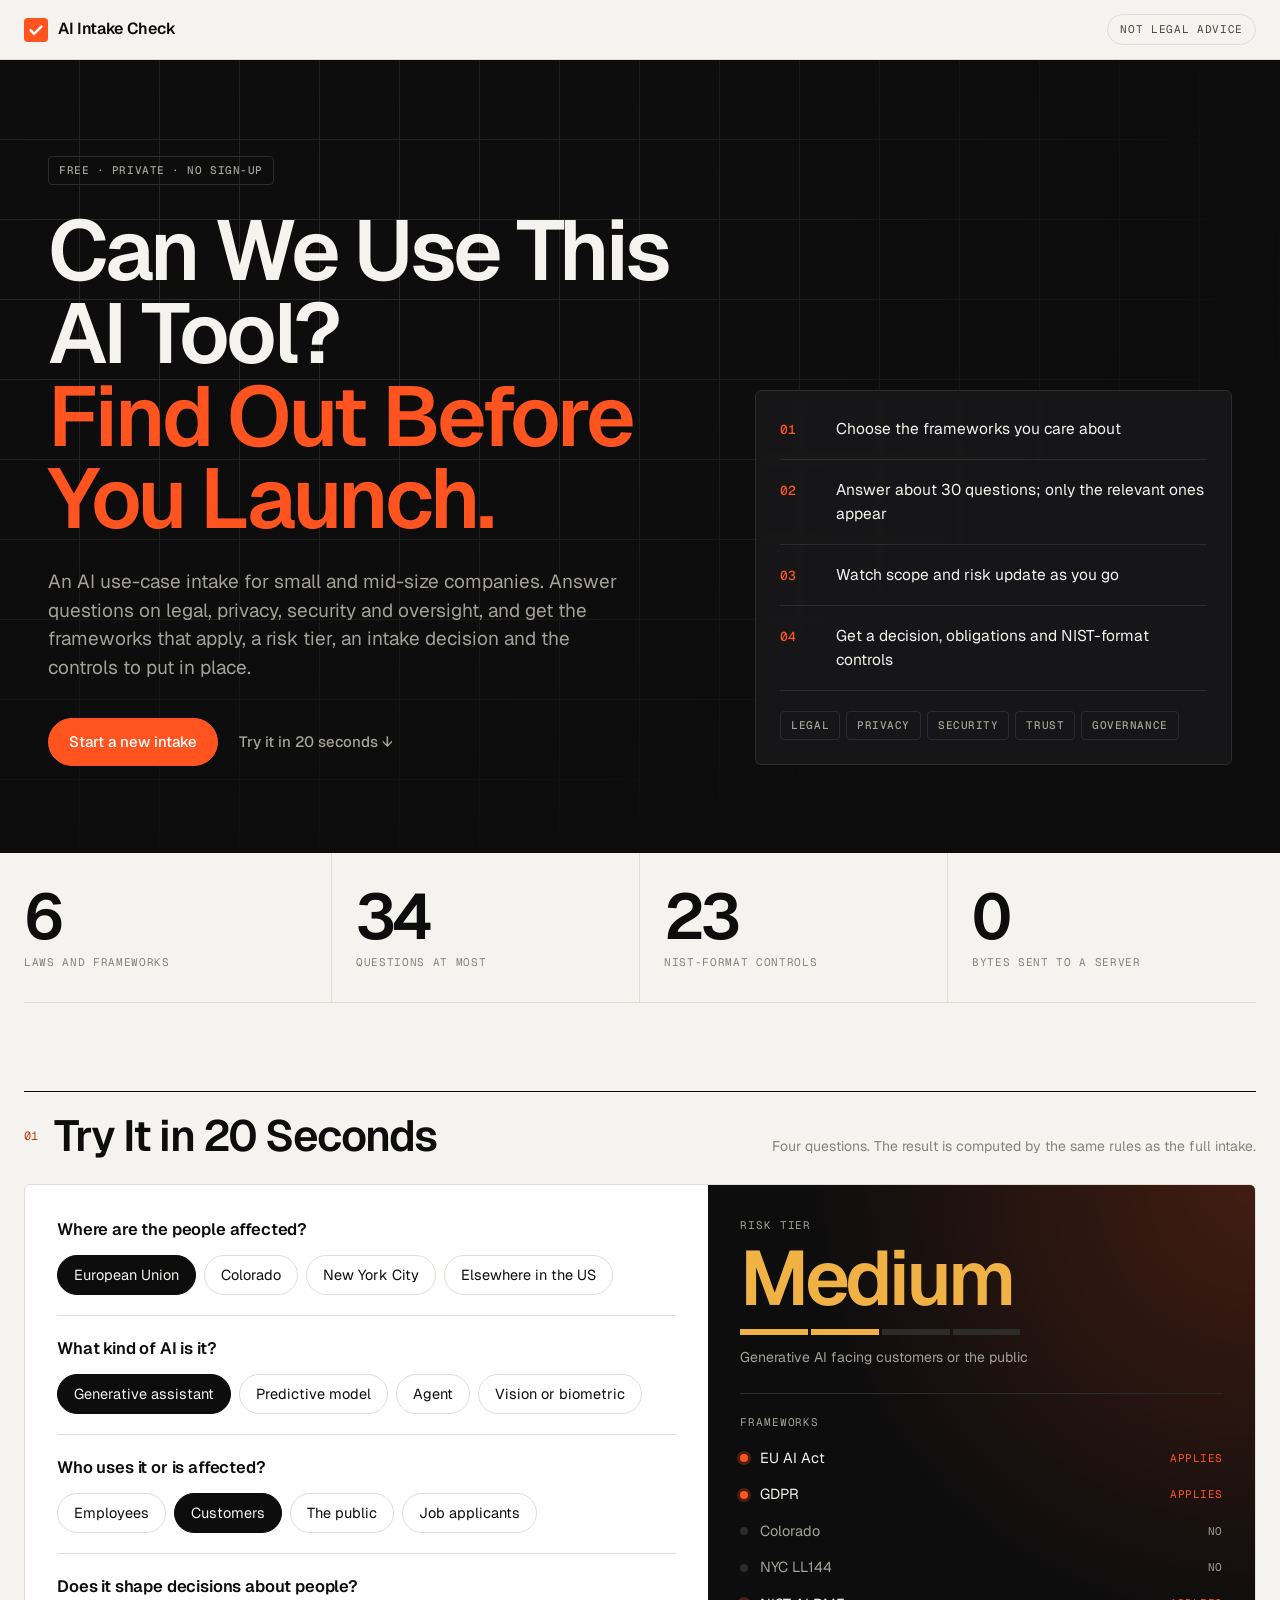
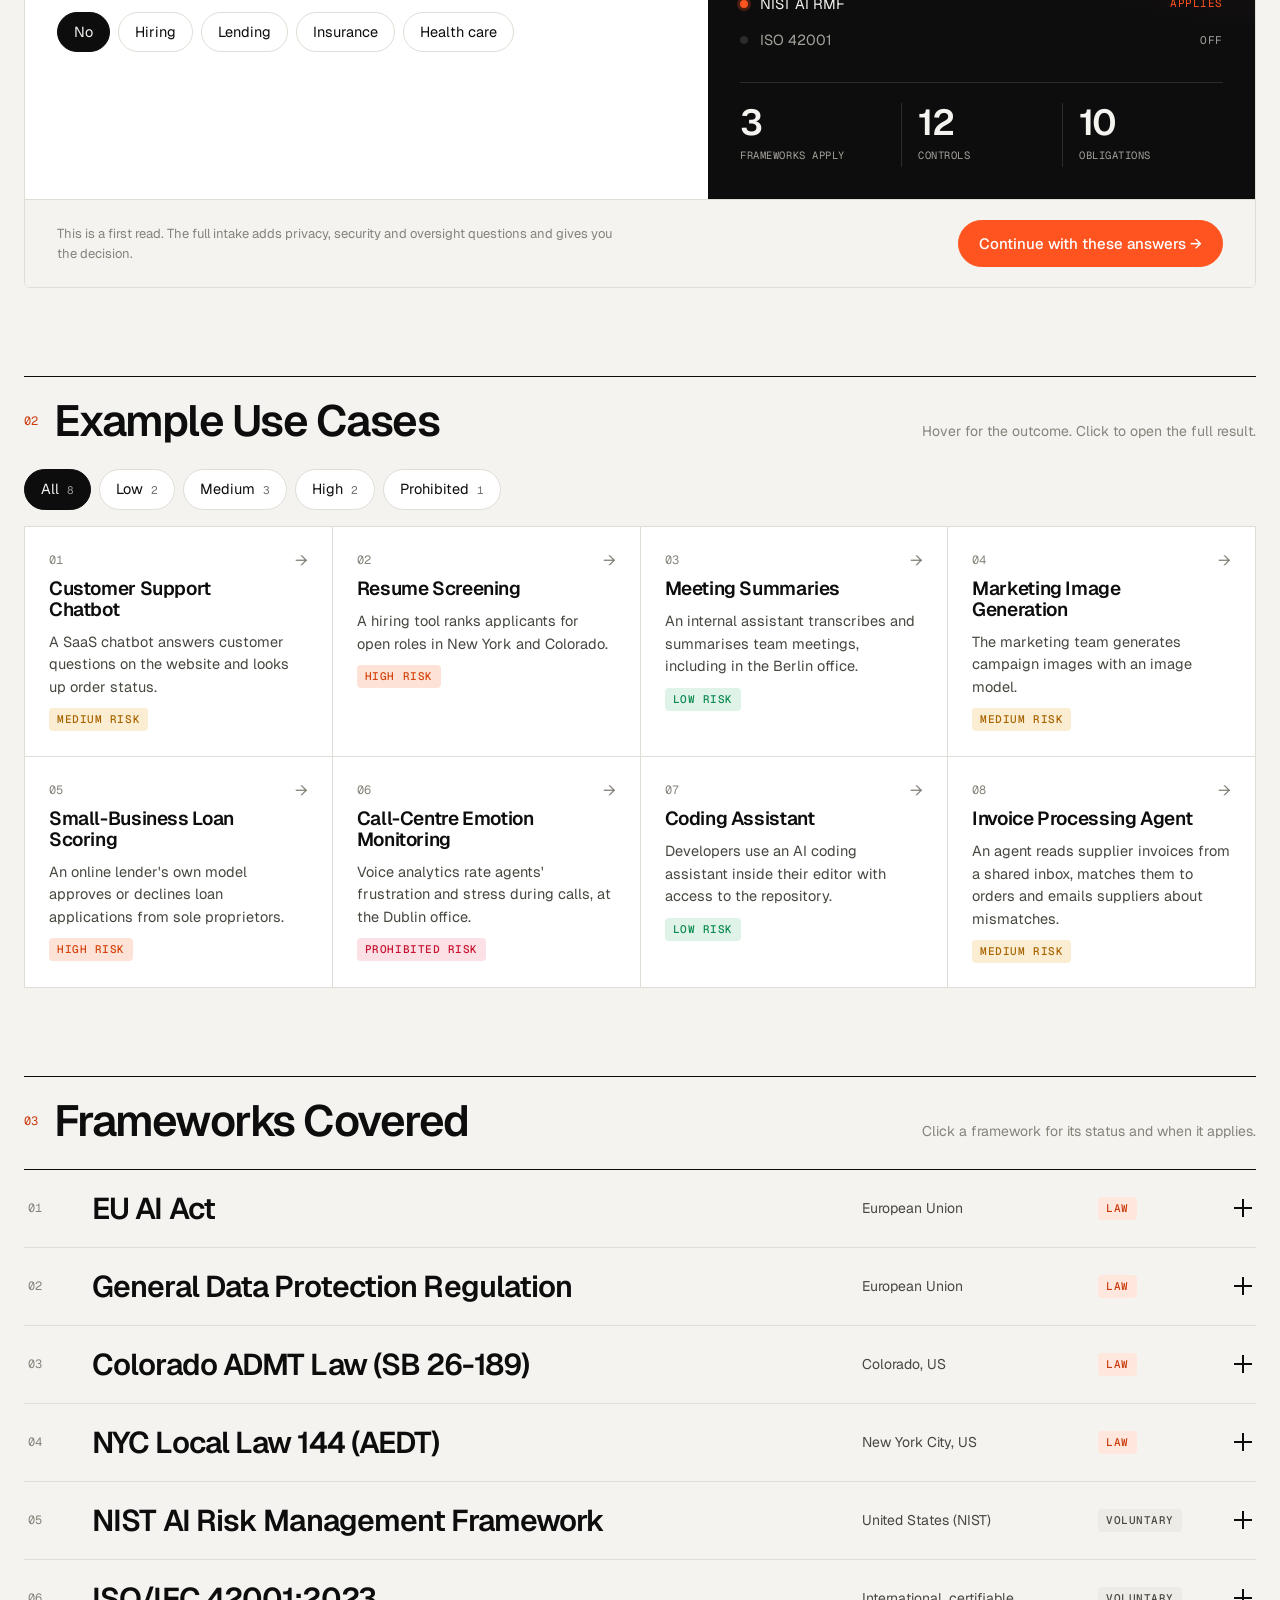
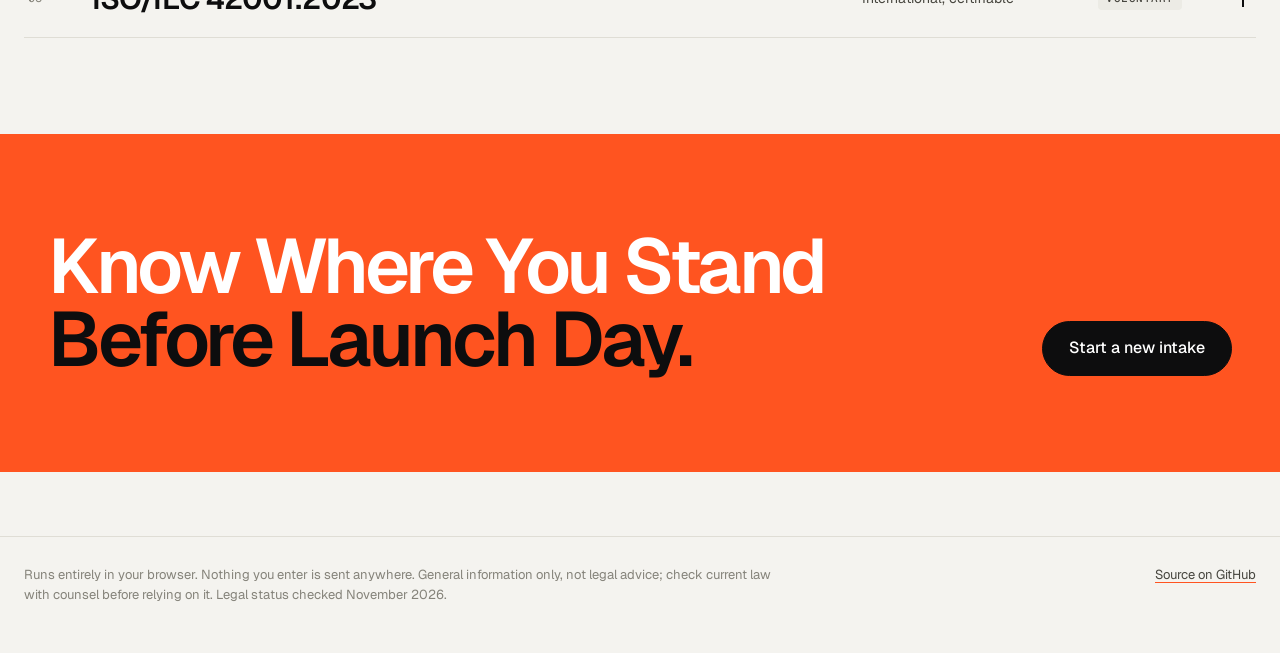
==== commit 3b0c6895: "Add files via upload" ====
--- a/index.html
+++ b/index.html
@@ -7,7 +7,7 @@
   <meta name="description" content="A free AI use-case intake for small and mid-size companies: which AI laws and frameworks apply, the risk tier, and the controls to put in place. Runs entirely in your browser." />
   <link rel="preconnect" href="https://fonts.googleapis.com" />
   <link rel="preconnect" href="https://fonts.gstatic.com" crossorigin />
-  <link href="https://fonts.googleapis.com/css2?family=Bricolage+Grotesque:opsz,wght@12..96,500..700&family=Geist:wght@400;500;600;700&family=Geist+Mono:wght@400;500&display=swap" rel="stylesheet" />
+  <link href="https://fonts.googleapis.com/css2?family=Space+Grotesk:wght@400;500;600;700&family=Geist:wght@400;500;600;700&family=Geist+Mono:wght@400;500&display=swap" rel="stylesheet" />
   <!-- To restore the previous design, change styles.css to styles-v1.css on the next line. -->
   <link rel="stylesheet" href="assets/styles.css" />
   <link rel="icon" href="data:image/svg+xml,%3Csvg xmlns='http://www.w3.org/2000/svg' viewBox='0 0 32 32'%3E%3Crect width='32' height='32' rx='8' fill='%23ff5420'/%3E%3Cpath d='M9 16.5l4.5 4.5L23 11.5' stroke='white' stroke-width='3' fill='none' stroke-linecap='round' stroke-linejoin='round'/%3E%3C/svg%3E" />
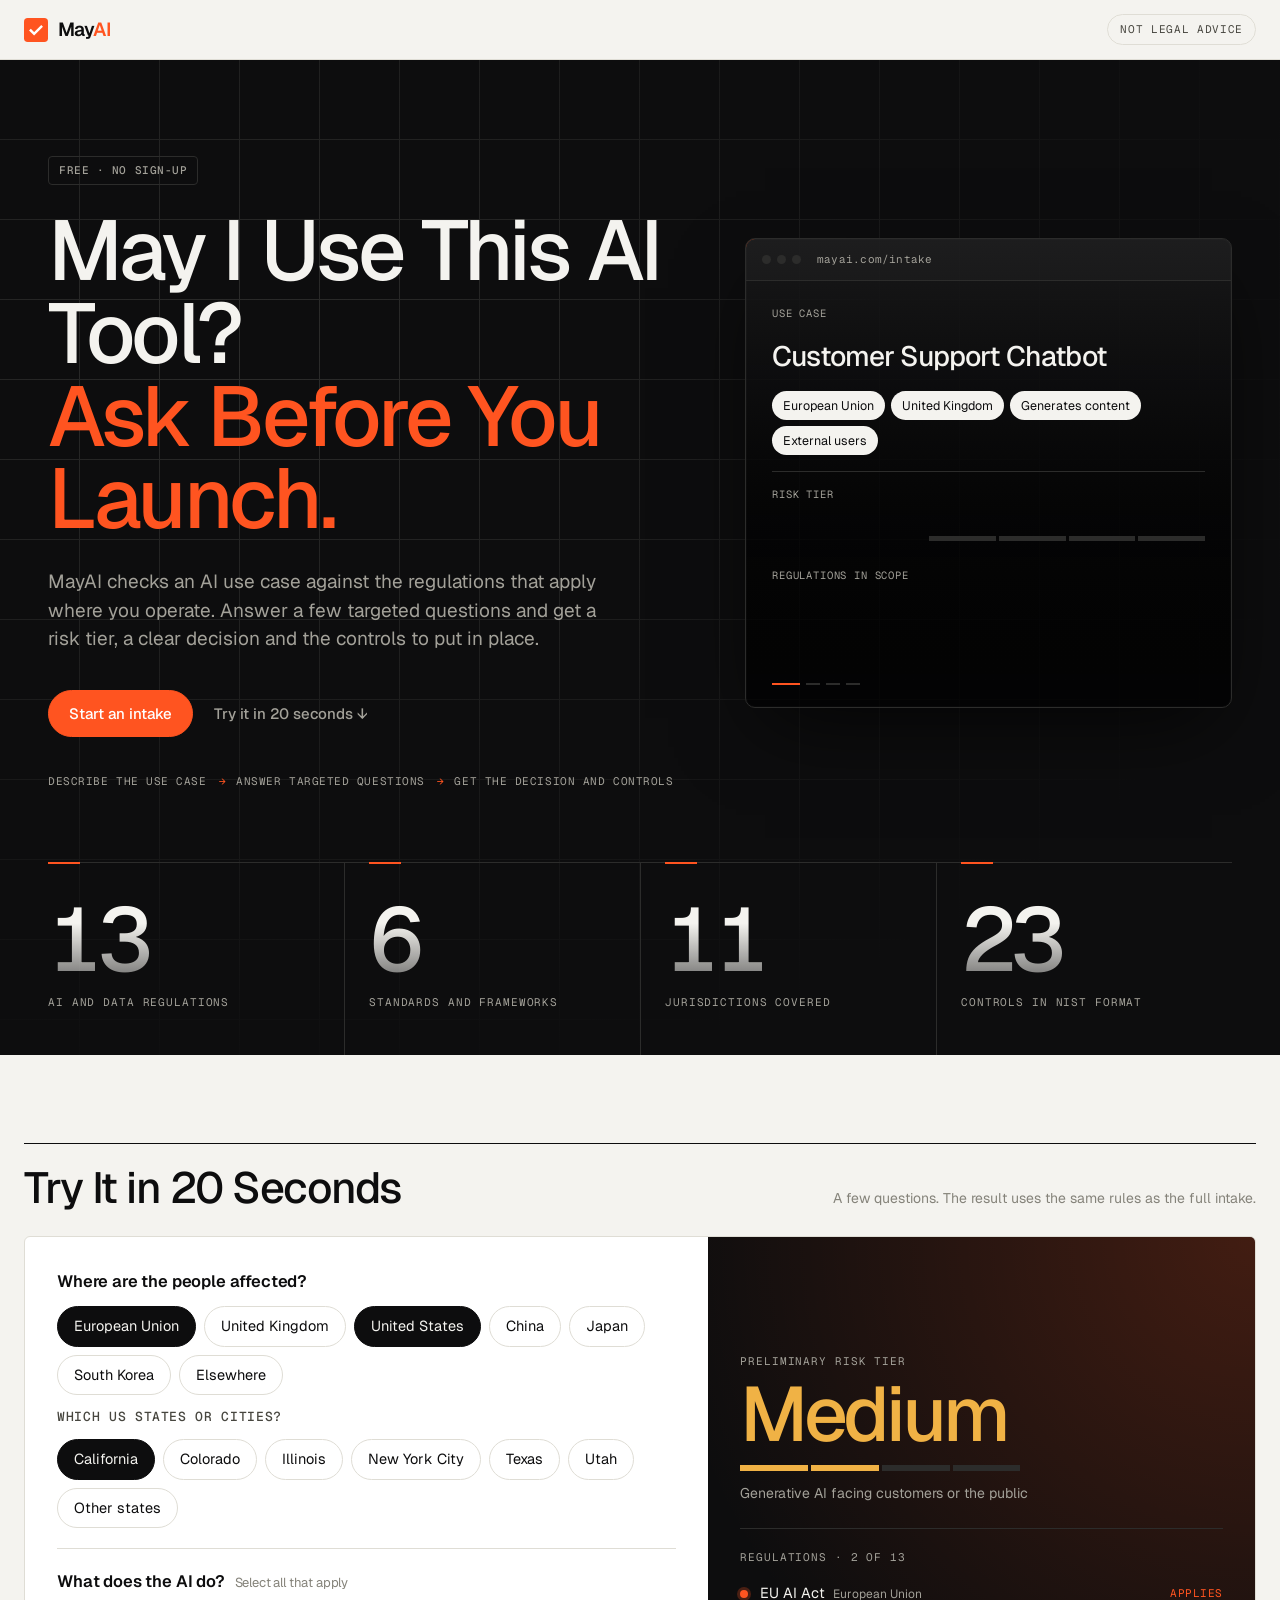
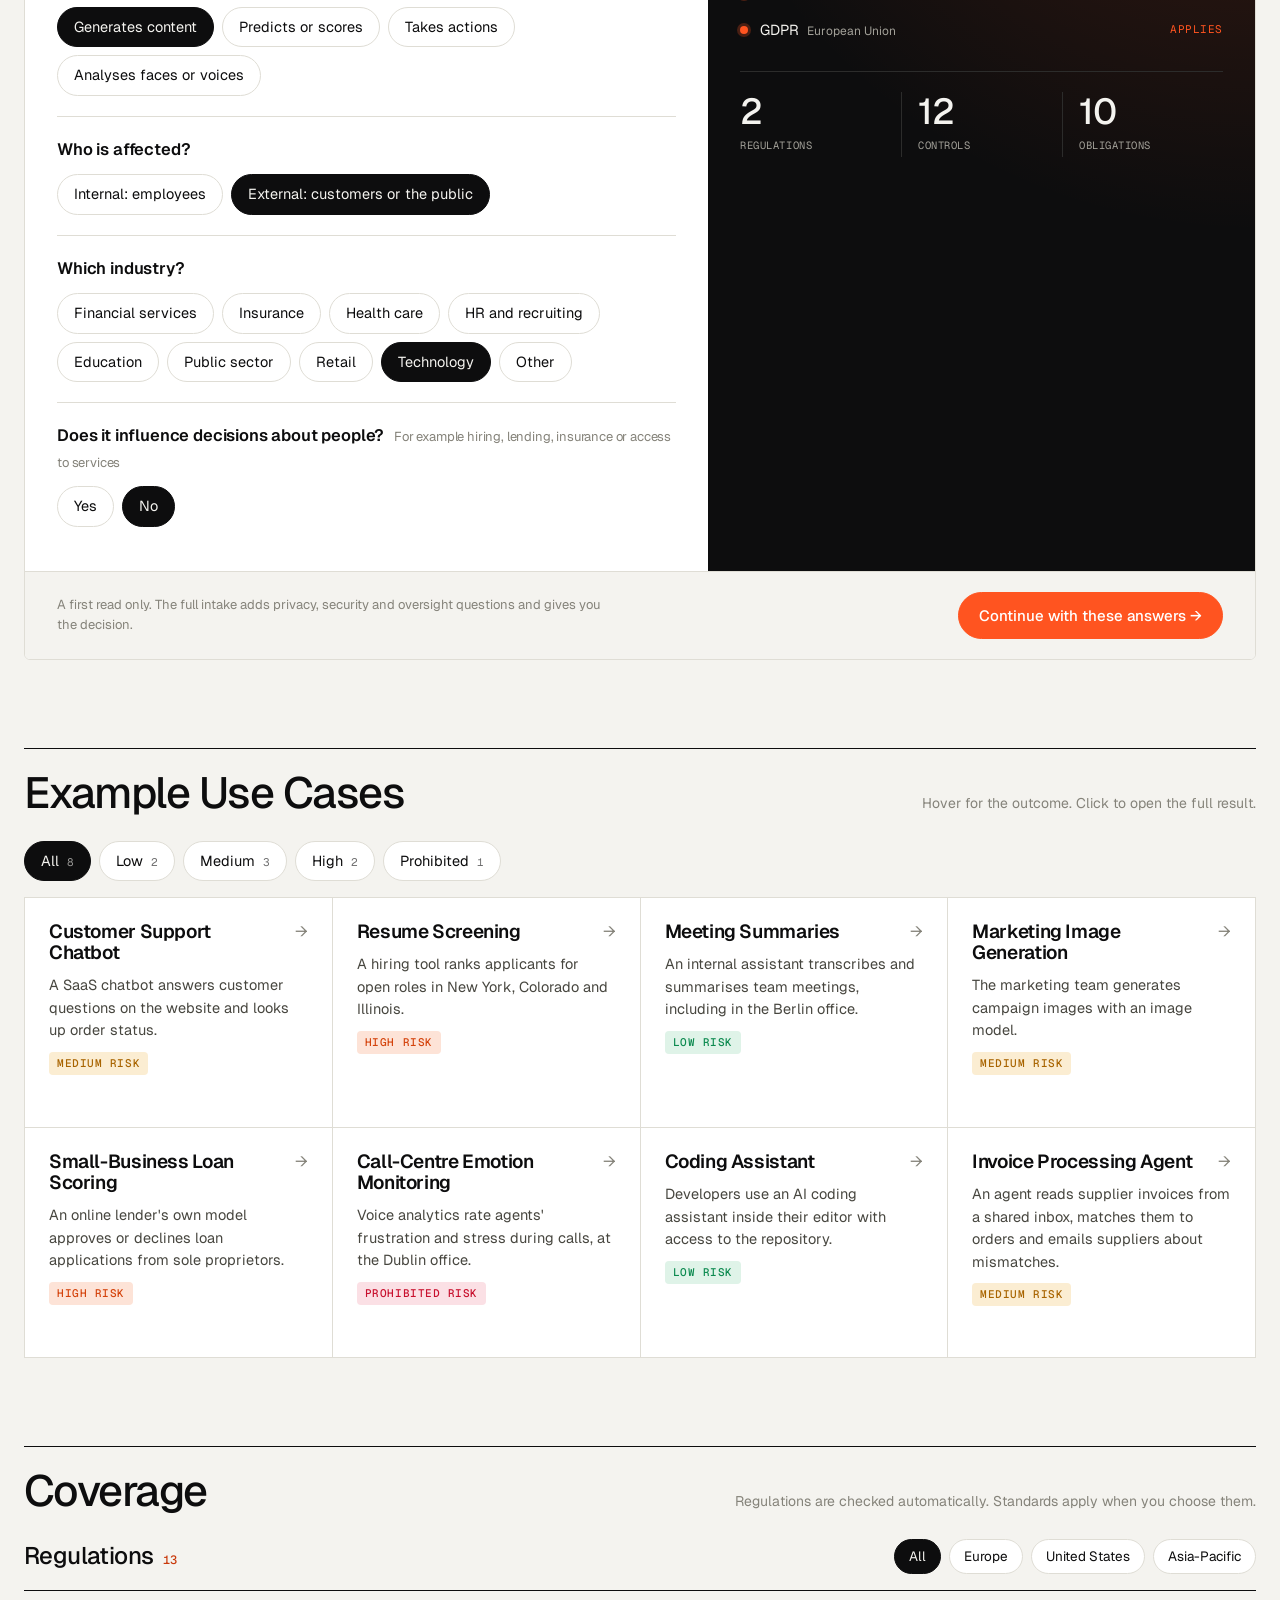
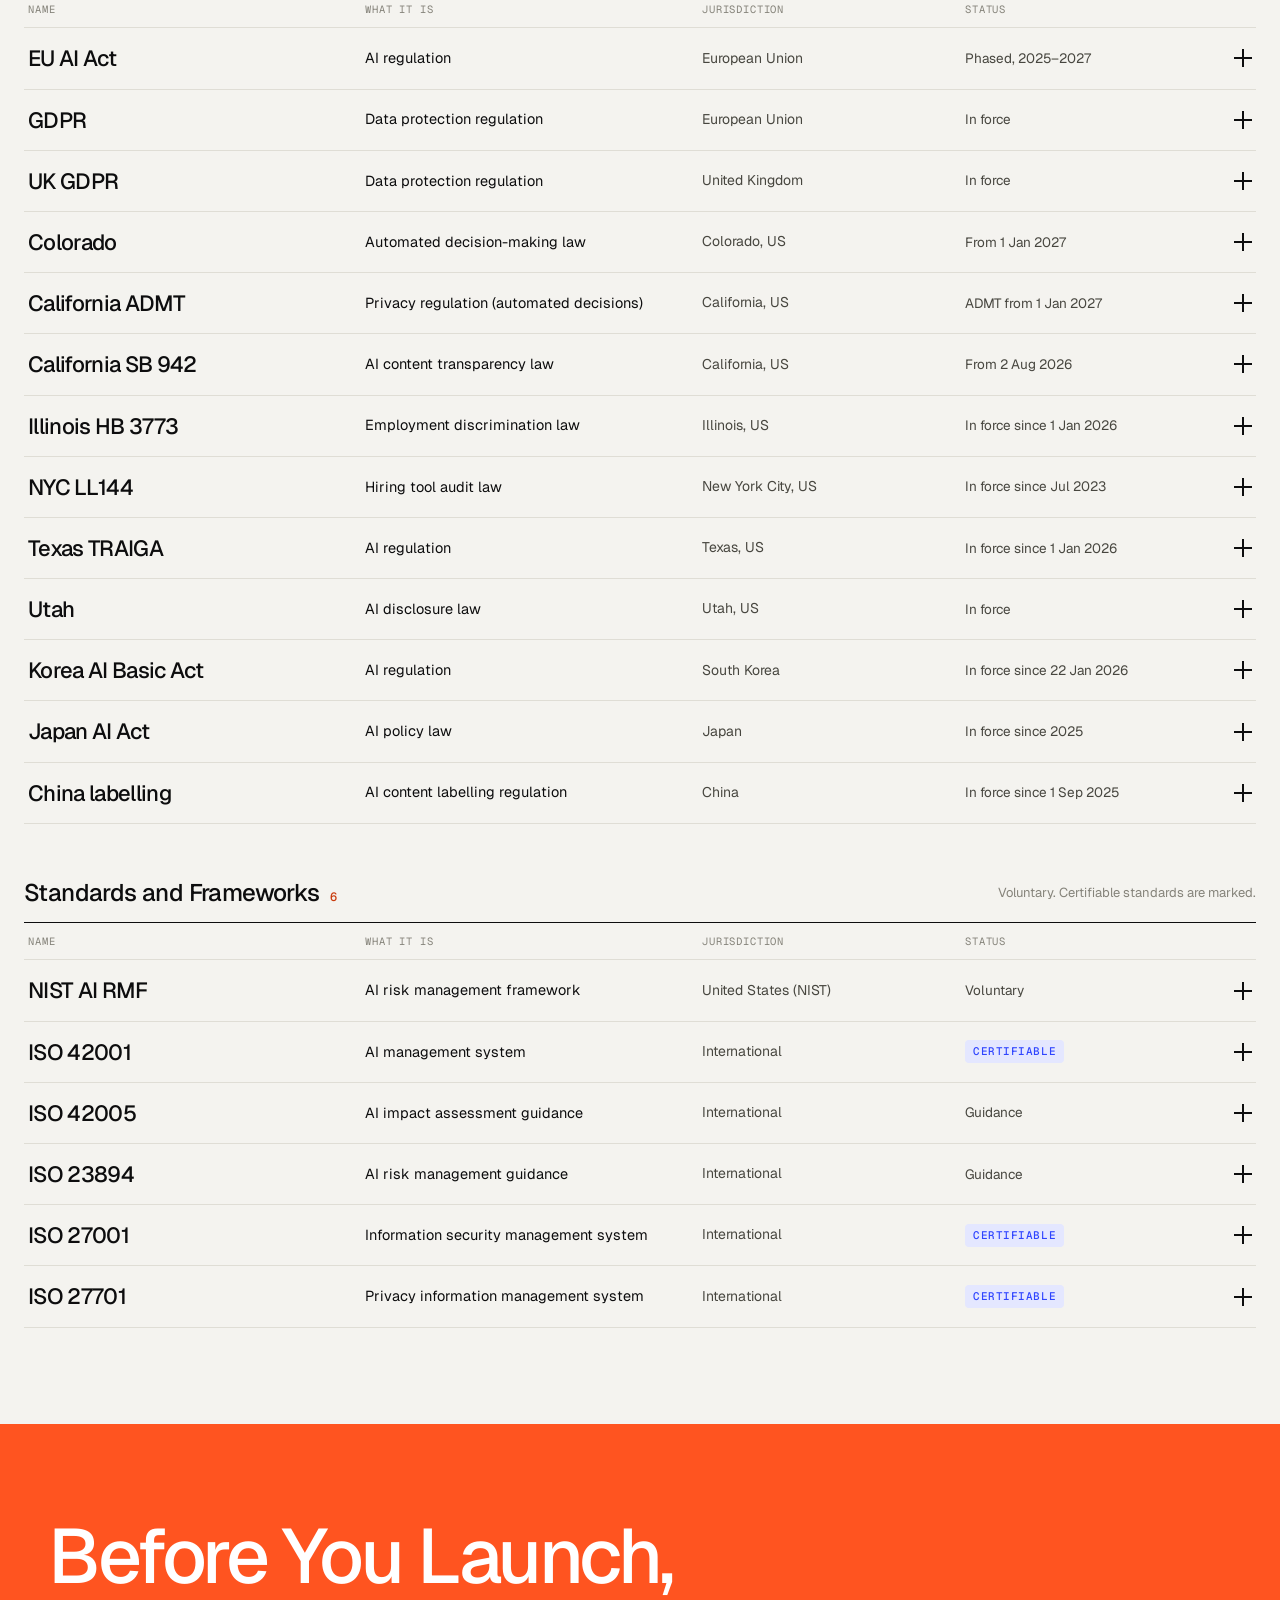
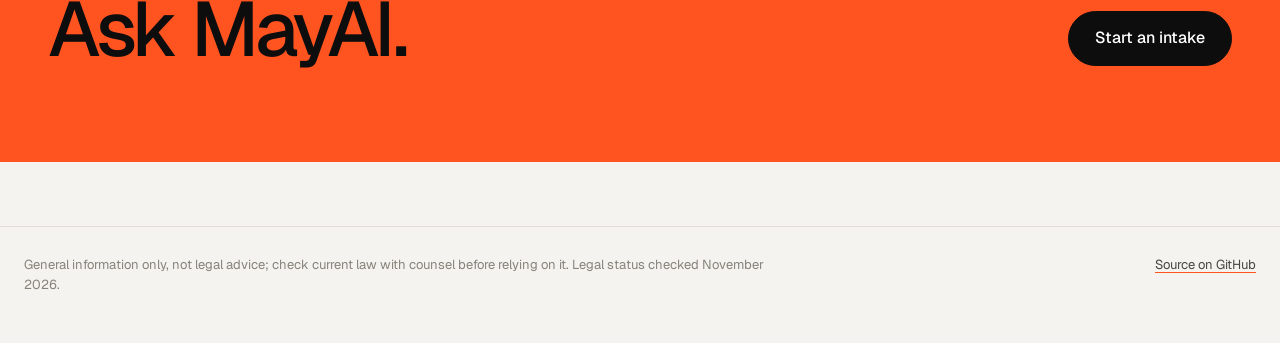
==== commit 5252e57b: "MayAI v7" ====
--- a/index.html
+++ b/index.html
@@ -3,8 +3,8 @@
 <head>
   <meta charset="utf-8" />
   <meta name="viewport" content="width=device-width, initial-scale=1" />
-  <title>AI Intake Check</title>
-  <meta name="description" content="A free AI use-case intake for small and mid-size companies: which AI laws and frameworks apply, the risk tier, and the controls to put in place. Runs entirely in your browser." />
+  <title>MayAI · May I Use This AI Tool?</title>
+  <meta name="description" content="A free AI use-case intake: which AI regulations and frameworks apply, the risk tier, an intake decision and the controls to put in place." />
   <link rel="preconnect" href="https://fonts.googleapis.com" />
   <link rel="preconnect" href="https://fonts.gstatic.com" crossorigin />
   <link href="https://fonts.googleapis.com/css2?family=Space+Grotesk:wght@400;500;600;700&family=Geist:wght@400;500;600;700&family=Geist+Mono:wght@400;500&display=swap" rel="stylesheet" />
@@ -16,14 +16,14 @@
   <header class="topbar">
     <a class="brand" href="#" data-nav="home">
       <span class="logo" aria-hidden="true"><svg viewBox="0 0 32 32"><rect width="32" height="32" rx="8"/><path d="M9 16.5l4.5 4.5L23 11.5"/></svg></span>
-      <span>AI Intake Check</span>
+      <span class="wordmark">May<b>AI</b></span>
     </a>
     <nav class="steps" id="steps" aria-label="Progress"></nav>
     <span class="pill" title="This tool gives general information, not legal advice.">Not legal advice</span>
   </header>
   <main id="app" tabindex="-1"></main>
   <footer class="footer">
-    <p>Runs entirely in your browser. Nothing you enter is sent anywhere. General information only, not legal advice; check current law with counsel before relying on it. Legal status checked November 2026.</p>
+    <p>General information only, not legal advice; check current law with counsel before relying on it. Legal status checked November 2026.</p>
     <p><a href="https://github.com/ac-ctrl-lab/ai-intake-check" target="_blank" rel="noopener">Source on GitHub</a></p>
   </footer>
   <script type="module" src="src/app.js"></script>
--- a/assets/styles.css
+++ b/assets/styles.css
@@ -30,7 +30,7 @@
 
   --radius: 6px;
   --shadow: none;
-  --display: "Bricolage Grotesque", "Geist", ui-sans-serif, system-ui, sans-serif;
+  --display: "Space Grotesk", "Geist", ui-sans-serif, system-ui, sans-serif;
   --sans: "Geist", ui-sans-serif, system-ui, -apple-system, "Segoe UI", sans-serif;
   --mono: "Geist Mono", ui-monospace, SFMono-Regular, Menlo, monospace;
 }
@@ -289,6 +289,8 @@
 
 
 /* ---------- v3: interactive home ---------- */
+/* Large display type uses the lighter weight; Space Grotesk is dense at 600 */
+.hero h1, .section-head h2, .setup > h1, .qsection h2, .result-head h1, .tier-word, .stats-strip b, .qc-nums b, .closer h2, .stat b, .fw-name { font-weight: 500 !important; }
 .eyebrow { font-family: var(--mono); font-size: 12px; color: var(--accent-ink); align-self: center; }
 .section-head h2 { font-weight: 600; }
 
@@ -456,3 +458,164 @@
   .stat b { color: var(--ink); }
   details.control { break-inside: avoid; }
 }
+
+/* ---------- v5: hero card, stats band, coverage tables ---------- */
+.hero { grid-template-columns: minmax(0, 1.3fr) minmax(0, 1fr); align-items: center; row-gap: 72px; padding-bottom: 0; }
+.hero-copy { position: relative; z-index: 1; }
+.hero-steps { list-style: none; display: flex; flex-wrap: wrap; gap: 8px 12px; margin: 36px 0 0; padding: 0; font-family: var(--mono); font-size: 12px; text-transform: uppercase; letter-spacing: .06em; color: var(--on-dark-2); }
+.hero-steps li { display: flex; align-items: center; gap: 10px; }
+.hero-steps li + li::before { content: "→"; color: var(--accent); }
+.hero-steps { font-size: 11px; letter-spacing: .05em; }
+
+/* Example result card */
+.hero-card { position: relative; z-index: 1; display: grid; gap: 14px; padding: 28px; border-radius: 10px;
+  background: linear-gradient(180deg, color-mix(in srgb, var(--dark-2) 92%, transparent), color-mix(in srgb, #000 70%, transparent));
+  border: 1px solid var(--dark-line); box-shadow: 0 30px 80px -20px rgba(0,0,0,.7), 0 0 0 1px rgba(255,255,255,.02) inset;
+  transition: opacity .25s, transform .25s; min-height: 360px; align-content: start; }
+.hero-card::before { content: ""; position: absolute; inset: -1px; border-radius: 10px; padding: 1px; pointer-events: none;
+  background: linear-gradient(135deg, color-mix(in srgb, var(--accent) 70%, transparent), transparent 40%);
+  -webkit-mask: linear-gradient(#000 0 0) content-box, linear-gradient(#000 0 0); -webkit-mask-composite: xor; mask-composite: exclude; }
+.hero-card.swap { opacity: 0; transform: translateY(6px); }
+.hc-top { display: flex; justify-content: space-between; align-items: center; gap: 12px; }
+.hc-label { display: block; font-family: var(--mono); font-size: 10.5px; text-transform: uppercase; letter-spacing: .08em; color: var(--on-dark-2); margin-bottom: 6px; }
+.hc-top .hc-label { margin: 0; }
+.hero-card .ex-dec { font-family: var(--mono); font-size: 10.5px; text-transform: uppercase; letter-spacing: .05em; padding: 4px 10px; border-radius: 999px; }
+.hero-card .d-ok { background: #3ccf86; color: #04170d; } .hero-card .d-warn { background: #f0b245; color: #241700; }
+.hero-card .d-danger { background: #ff5c77; color: #2a0007; } .hero-card .d-info { background: #8391ff; color: #070b33; }
+.hc-title { font-size: 30px; font-weight: 500; letter-spacing: -.03em; margin: 6px 0 0; color: var(--on-dark); }
+.hc-geo { margin: -6px 0 6px; font-size: 13.5px; color: var(--on-dark-2); }
+.hc-row { display: grid; grid-template-columns: repeat(3, 1fr); border-top: 1px solid var(--dark-line); padding-top: 16px; }
+.hc-row div + div { padding-left: 16px; border-left: 1px solid var(--dark-line); }
+.hc-row b { font-family: var(--display); font-size: 30px; font-weight: 500; letter-spacing: -.03em; color: var(--on-dark); }
+.hc-row b.tw-low { color: #3ccf86; } .hc-row b.tw-medium { color: #f0b245; } .hc-row b.tw-high { color: #ff7a4d; } .hc-row b.tw-prohibited { color: #ff5c77; }
+.hero-card .meter { margin-bottom: 8px; }
+.hero-card .meter i { height: 4px; background: var(--dark-line); }
+.hc-regs { display: flex; flex-wrap: wrap; gap: 6px; }
+.hc-regs span { font-size: 13px; padding: 4px 10px; border-radius: 4px; border: 1px solid var(--dark-line); color: var(--on-dark); background: rgba(255,255,255,.03); }
+.hc-regs span.none { color: var(--on-dark-2); }
+.hc-dots { display: flex; gap: 6px; margin-top: 6px; }
+.hc-dots i { width: 14px; height: 2px; background: var(--dark-line); transition: background .3s, width .3s; }
+.hc-dots i.on { width: 28px; background: var(--accent); }
+
+/* Stats band at the foot of the hero */
+.hero-stats { grid-column: 1 / -1; position: relative; z-index: 1; display: grid; grid-template-columns: repeat(4, 1fr); border-top: 1px solid var(--dark-line); }
+.hero-stats div { padding: 36px 24px 44px; border-left: 1px solid var(--dark-line); position: relative; }
+.hero-stats div:first-child { border-left: 0; padding-left: 0; }
+.hero-stats div::before { content: ""; position: absolute; top: -1px; left: 0; width: 32px; height: 2px; background: var(--accent); }
+.hero-stats div:first-child::before { left: 0; }
+.hero-stats div:not(:first-child)::before { left: 24px; }
+.hero-stats b { display: block; font-family: var(--display); font-weight: 500 !important; font-size: clamp(56px, 7vw, 104px); letter-spacing: -.06em; line-height: .9; color: var(--on-dark); font-variant-numeric: tabular-nums;
+  background: linear-gradient(180deg, var(--on-dark) 30%, color-mix(in srgb, var(--on-dark) 45%, transparent)); -webkit-background-clip: text; background-clip: text; color: transparent; }
+.hero-stats span { display: block; margin-top: 14px; font-family: var(--mono); font-size: 11px; text-transform: uppercase; letter-spacing: .08em; color: var(--on-dark-2); }
+
+/* Quick check additions */
+.qc-q small { font-weight: 400; font-size: 13px; color: var(--ink-3); margin-left: 6px; }
+.qc-group.sub { padding-top: 0; margin-top: -8px; }
+.qc-group.sub .qc-q { font-size: 13px; font-weight: 500; color: var(--ink-2); font-family: var(--mono); text-transform: uppercase; letter-spacing: .05em; }
+.qc-fwrow > span:nth-child(2) { display: flex; align-items: baseline; gap: 8px; }
+.qc-fwrow small { font-size: 12px; color: var(--on-dark-2); }
+
+/* Coverage tables */
+.cov-head { display: flex; align-items: center; justify-content: space-between; gap: 16px; flex-wrap: wrap; margin: 8px 0 16px; }
+.cov-head + .fw-acc { margin-bottom: 56px; }
+.cov-head h3 { font-size: 24px; font-weight: 500; letter-spacing: -.025em; margin: 0; display: flex; align-items: baseline; gap: 10px; }
+.cov-head h3 i { font-style: normal; font-family: var(--mono); font-size: 12px; color: var(--accent-ink); }
+.cov-head .chip { padding: 6px 14px; font-size: 13.5px; }
+.fw-cols, .fw-row summary { grid-template-columns: minmax(0, 1.3fr) minmax(0, 1.3fr) minmax(0, 1fr) minmax(0, 1fr) 24px; }
+.fw-cols { display: grid; gap: 16px; padding: 10px 4px; font-family: var(--mono); font-size: 10.5px; text-transform: uppercase; letter-spacing: .08em; color: var(--ink-3); border-bottom: 1px solid var(--line); }
+.fw-row summary { padding: 18px 4px; }
+.fw-name { font-size: clamp(18px, 1.8vw, 22px) !important; }
+.fw-type { font-size: 14.5px; color: var(--ink); }
+.fw-eff { font-size: 13.5px; color: var(--ink-2); display: flex; align-items: center; gap: 8px; flex-wrap: wrap; }
+.tag.k-cert { background: var(--cobalt-soft); color: var(--cobalt); }
+.fw-row.hide { display: none; }
+.fw-body { padding-left: 4px; grid-template-columns: 1.4fr 1.2fr 1fr; }
+.fw-body .qc-label { color: var(--ink-3); }
+
+/* Setup: regulations checked automatically */
+.setup-regs { margin-top: 28px; padding: 20px 22px; border: 1px solid var(--line); border-radius: var(--radius); background: var(--surface); }
+.setup-regs .qc-label { color: var(--ink-3); margin-bottom: 12px; }
+.reg-pills { display: flex; flex-wrap: wrap; gap: 6px; }
+.reg-pills span { font-size: 13.5px; padding: 5px 10px; border-radius: 4px; background: var(--surface-2); display: inline-flex; gap: 6px; align-items: baseline; }
+.reg-pills small { font-size: 11.5px; color: var(--ink-3); }
+
+/* Result: jurisdictions */
+.jur-grid { display: grid; grid-template-columns: repeat(auto-fill, minmax(220px, 1fr)); gap: 10px; }
+.jur { border: 1px solid var(--line); border-radius: var(--radius); padding: 14px 16px; display: flex; flex-wrap: wrap; gap: 6px; align-content: flex-start; }
+.jur b { width: 100%; font-family: var(--display); font-weight: 500; font-size: 17px; letter-spacing: -.02em; margin-bottom: 4px; }
+.jur span { font-size: 12.5px; padding: 3px 8px; border-radius: 4px; background: var(--cobalt-soft); color: var(--cobalt); }
+.jur span.possible { background: var(--warn-soft); color: var(--warn); }
+.jur span.none { background: none; color: var(--ink-3); padding: 0; }
+.item.dim { opacity: .55; }
+
+@media (max-width: 900px) {
+  .hero { grid-template-columns: 1fr; row-gap: 40px; }
+  .hero-card { min-height: 0; }
+  .hero-stats { grid-template-columns: repeat(2, 1fr); }
+  .hero-stats div { padding: 24px 16px 28px; }
+  .hero-stats div:nth-child(3) { border-left: 0; padding-left: 0; }
+  .hero-stats div:nth-child(3)::before { left: 0; }
+  .hero-stats div:nth-child(n+3) { border-top: 1px solid var(--dark-line); }
+  .fw-cols { display: none; }
+  .fw-row summary { grid-template-columns: minmax(0, 1fr) 24px; row-gap: 4px; }
+  .fw-type, .fw-jur, .fw-eff { grid-column: 1; }
+  .fw-plus { grid-column: 2; grid-row: 1; }
+  .fw-body { grid-template-columns: 1fr; padding: 0 4px 24px; }
+}
+
+.qc-result { padding: 0; }
+.qc-sticky { position: sticky; top: 84px; padding: 32px; display: grid; gap: 24px; }
+.qc-group:has(+ .qc-group.sub) { border-bottom: 0; }
+@media (max-width: 900px) { .qc-sticky { position: static; padding: 24px 20px; } }
+.wordmark { font-family: var(--display); font-weight: 600; font-size: 19px; letter-spacing: -.03em; }
+.wordmark b { color: var(--accent); font-weight: 600; }
+
+/* ---------- v7: animated hero demo ---------- */
+.hero-card.demo { padding: 0; gap: 0; overflow: hidden; min-height: 430px; transition: opacity .5s ease; }
+.hero-card.demo.s5 { opacity: 0; }
+.dm-bar { display: flex; align-items: center; gap: 6px; padding: 12px 16px; border-bottom: 1px solid var(--dark-line); background: rgba(255,255,255,.02); }
+.dm-bar i { width: 9px; height: 9px; border-radius: 50%; background: var(--dark-line); }
+.dm-bar span { margin-left: 10px; font-family: var(--mono); font-size: 11px; color: var(--on-dark-2); letter-spacing: .02em; }
+.dm-body { padding: 24px 26px 18px; display: grid; gap: 12px; }
+.dm-title { font-family: var(--display); font-size: 28px; font-weight: 500; letter-spacing: -.03em; color: var(--on-dark); min-height: 36px; margin-top: -4px; }
+.dm-caret { display: inline-block; width: 2px; height: 26px; background: var(--accent); margin-left: 3px; vertical-align: -3px; animation: blink 1s steps(1) infinite; }
+.hero-card.s1 .dm-caret { display: none; }
+@keyframes blink { 50% { opacity: 0; } }
+.dm-chips, .dm-regs { display: flex; flex-wrap: wrap; gap: 6px; min-height: 30px; }
+.dm-chips span { font-size: 12.5px; padding: 5px 11px; border-radius: 999px; background: var(--on-dark); color: var(--dark);
+  opacity: 0; transform: scale(.85); transition: opacity .3s, transform .35s cubic-bezier(.2,.9,.3,1.4); transition-delay: calc(var(--d) * 110ms); }
+.hero-card.s1 .dm-chips span { opacity: 1; transform: none; }
+.dm-tier { display: grid; grid-template-columns: auto 1fr; gap: 18px; align-items: end; padding: 14px 0 6px; border-top: 1px solid var(--dark-line); margin-top: 4px; }
+.dm-tier b { display: block; font-family: var(--display); font-size: 40px; font-weight: 500; letter-spacing: -.04em; line-height: 1; opacity: 0; transform: translateY(10px); transition: opacity .4s, transform .4s; }
+.dm-tier b.tw-low { color: #3ccf86; } .dm-tier b.tw-medium { color: #f0b245; } .dm-tier b.tw-high { color: #ff7a4d; } .dm-tier b.tw-prohibited { color: #ff5c77; }
+.hero-card.s2 .dm-tier b { opacity: 1; transform: none; }
+.dm-tier .meter { margin-bottom: 8px; }
+.dm-tier .meter i { height: 5px; background: var(--dark-line) !important; position: relative; overflow: hidden; }
+.dm-tier .meter i::after { content: ""; position: absolute; inset: 0; transform: scaleX(0); transform-origin: left; transition: transform .35s ease; }
+.dm-tier .meter.lv1 i:nth-child(-n+1)::after { background: #3ccf86; }
+.dm-tier .meter.lv2 i:nth-child(-n+2)::after { background: #f0b245; }
+.dm-tier .meter.lv3 i:nth-child(-n+3)::after { background: #ff7a4d; }
+.dm-tier .meter.lv4 i::after { background: #ff5c77; }
+.hero-card.s2 .dm-tier .meter i::after { transform: scaleX(1); }
+.hero-card.s2 .dm-tier .meter i:nth-child(2)::after { transition-delay: .12s; }
+.hero-card.s2 .dm-tier .meter i:nth-child(3)::after { transition-delay: .24s; }
+.hero-card.s2 .dm-tier .meter i:nth-child(4)::after { transition-delay: .36s; }
+.dm-regs span { font-size: 13px; padding: 4px 10px; border-radius: 4px; border: 1px solid var(--dark-line); color: var(--on-dark); background: rgba(255,255,255,.03);
+  opacity: 0; transform: translateY(6px); transition: opacity .3s, transform .3s; transition-delay: calc(var(--d) * 150ms); }
+.dm-regs span::before { content: "✓ "; color: var(--accent); }
+.dm-regs span.none::before { content: ""; }
+.hero-card.s3 .dm-regs span { opacity: 1; transform: none; }
+.dm-stamp { position: absolute; right: 22px; bottom: 44px; display: grid; justify-items: center; gap: 2px; padding: 12px 20px 10px; border: 3px solid currentColor; border-radius: 8px;
+  font-family: var(--display); text-transform: uppercase; color: #3ccf86; background: color-mix(in srgb, var(--dark) 80%, transparent);
+  opacity: 0; transform: rotate(-8deg) scale(1.8); pointer-events: none; }
+.dm-stamp b { font-size: 26px; font-weight: 700 !important; letter-spacing: -.01em; line-height: 1; }
+.dm-stamp small { font-family: var(--mono); font-size: 10px; letter-spacing: .1em; }
+.dm-stamp.dm-conditional { color: #f0b245; } .dm-stamp.dm-reject { color: #ff5c77; } .dm-stamp.dm-return { color: #8391ff; }
+.hero-card.s4 .dm-stamp { animation: stamp .45s cubic-bezier(.2,.9,.3,1.2) forwards; }
+@keyframes stamp { 0% { opacity: 0; transform: rotate(-8deg) scale(1.8); } 60% { opacity: 1; transform: rotate(-8deg) scale(.94); } 100% { opacity: 1; transform: rotate(-8deg) scale(1); } }
+.hero-card.demo .hc-dots { padding: 0 26px 20px; }
+@media (prefers-reduced-motion: reduce) { .hero-card.demo * { transition: none !important; animation: none !important; } .hero-card.s4 .dm-stamp { opacity: 1; transform: rotate(-8deg); } }
+@media (max-width: 900px) { .hero-card.demo { min-height: 0; } .dm-stamp { bottom: 40px; right: 14px; } }
+.dm-body { padding-bottom: 76px; }
+.dm-stamp { bottom: 18px; right: 22px; }
+.hero-card.demo .hc-dots { position: absolute; left: 26px; bottom: 22px; padding: 0; }
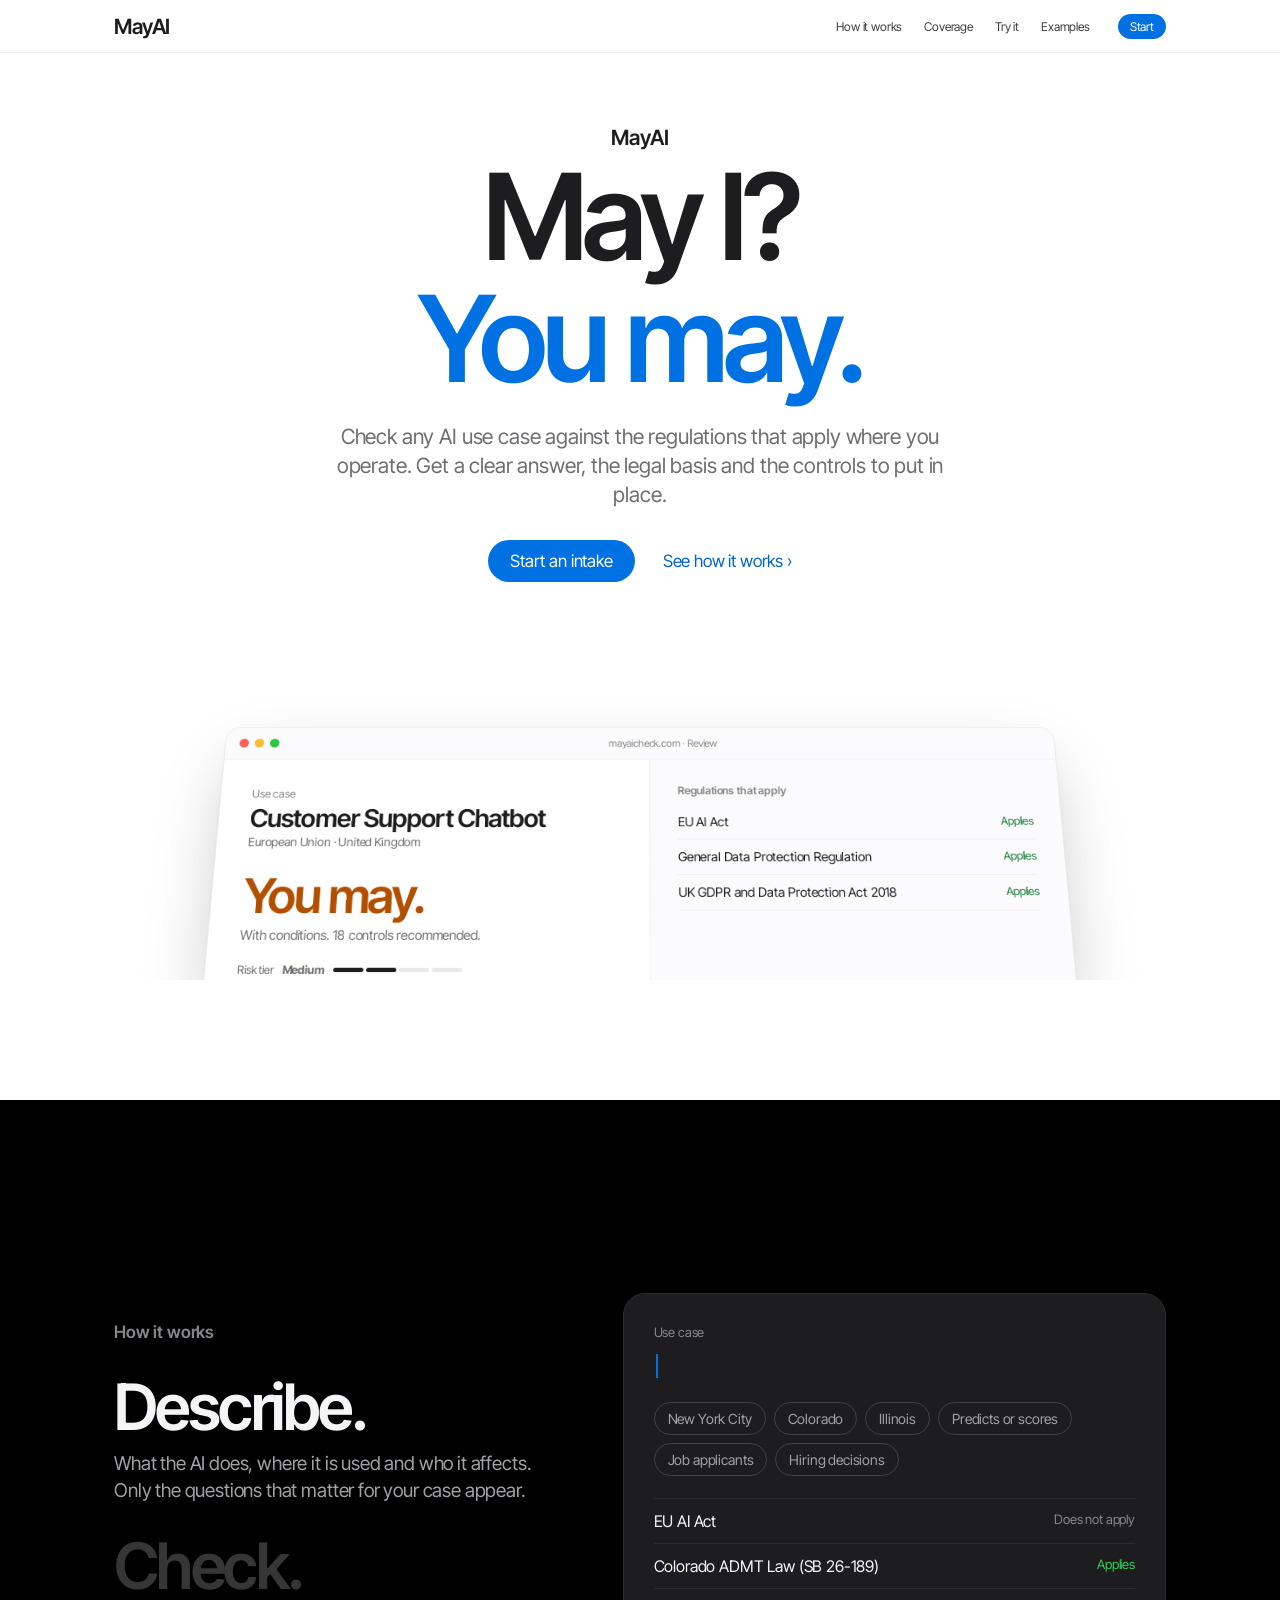
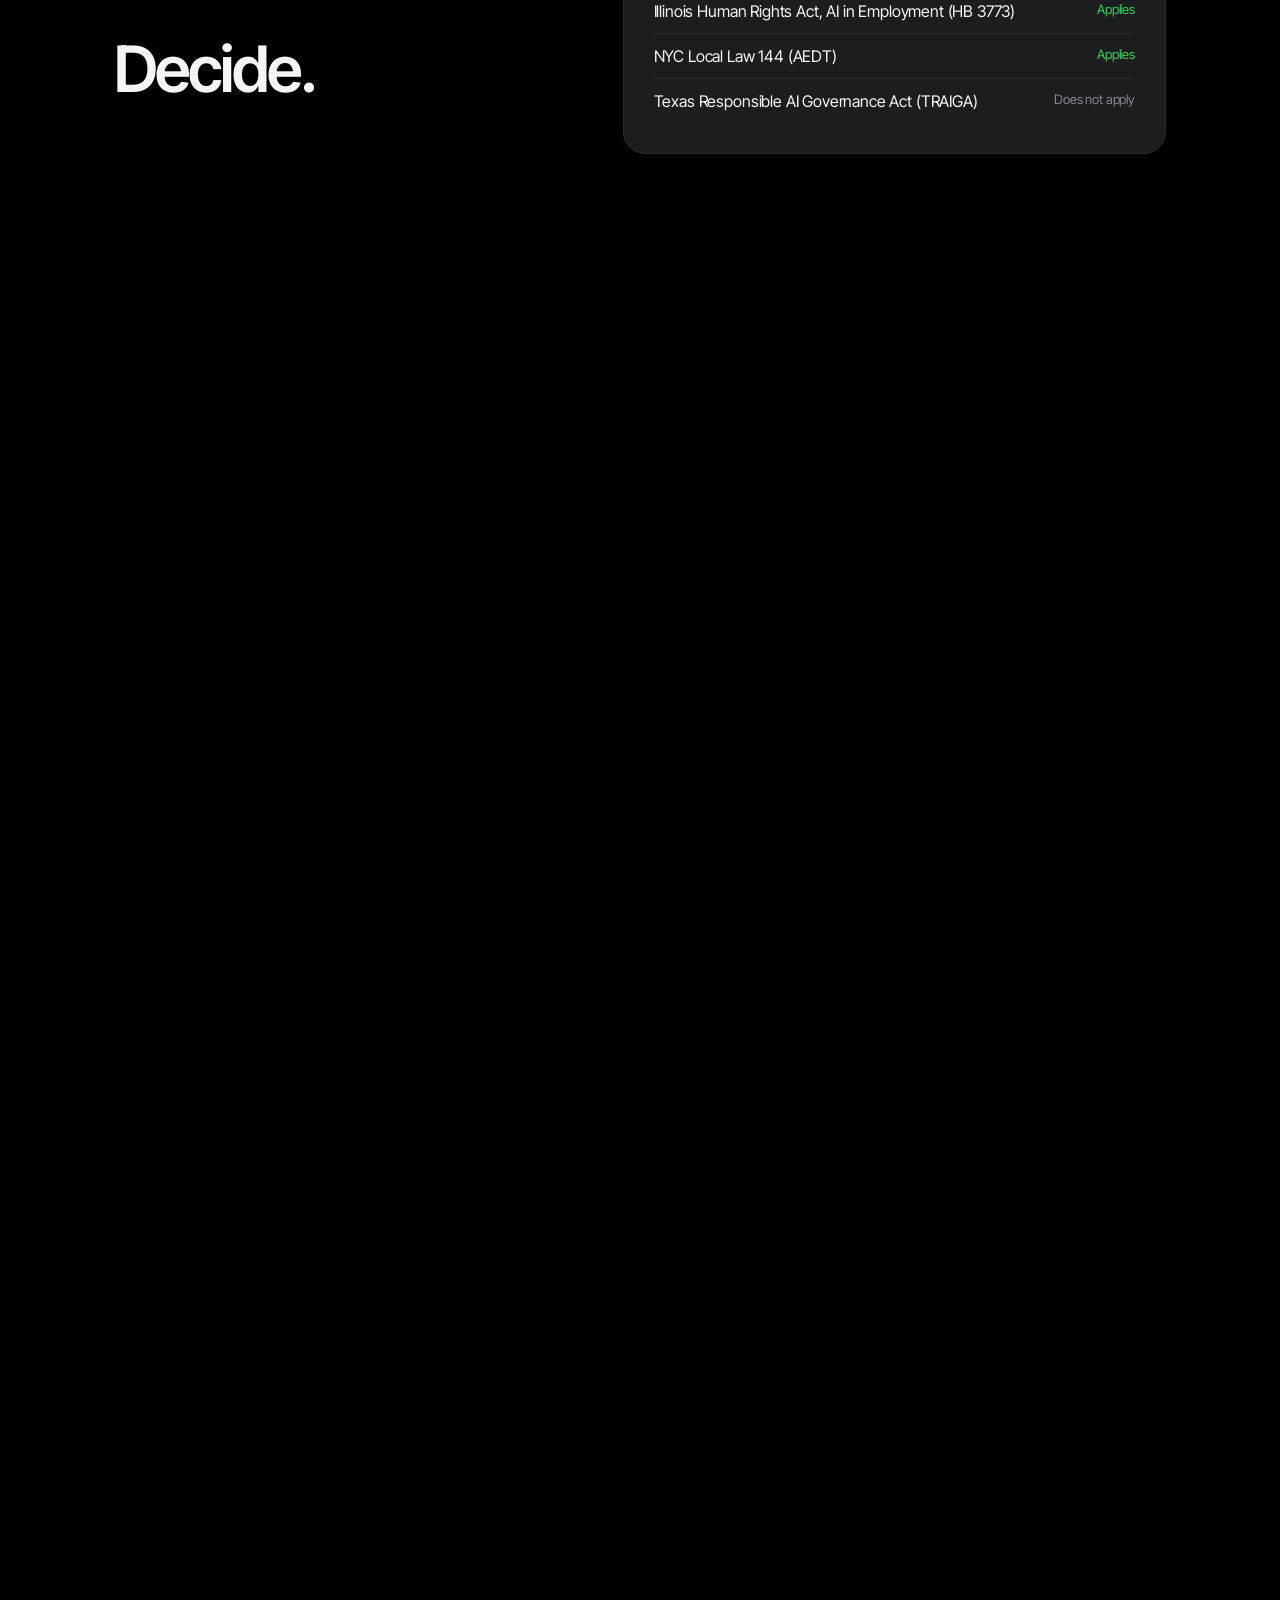
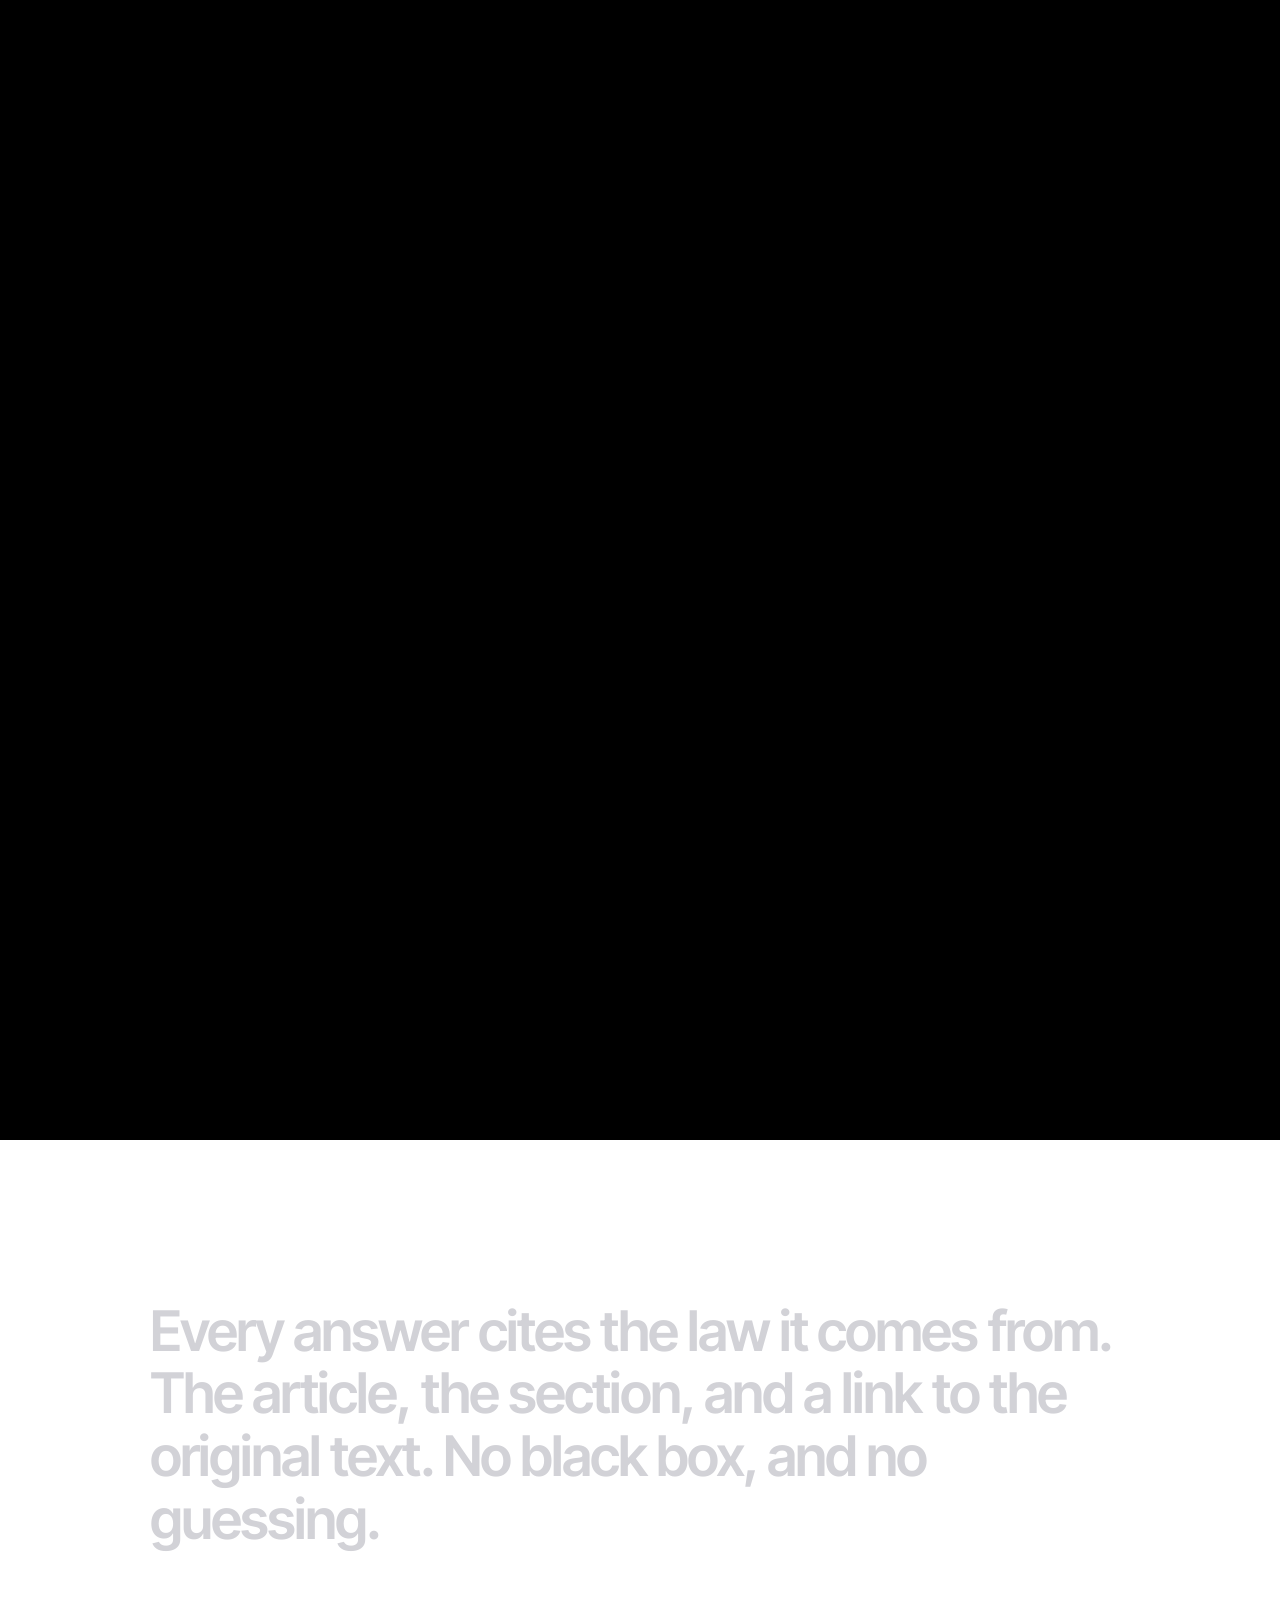
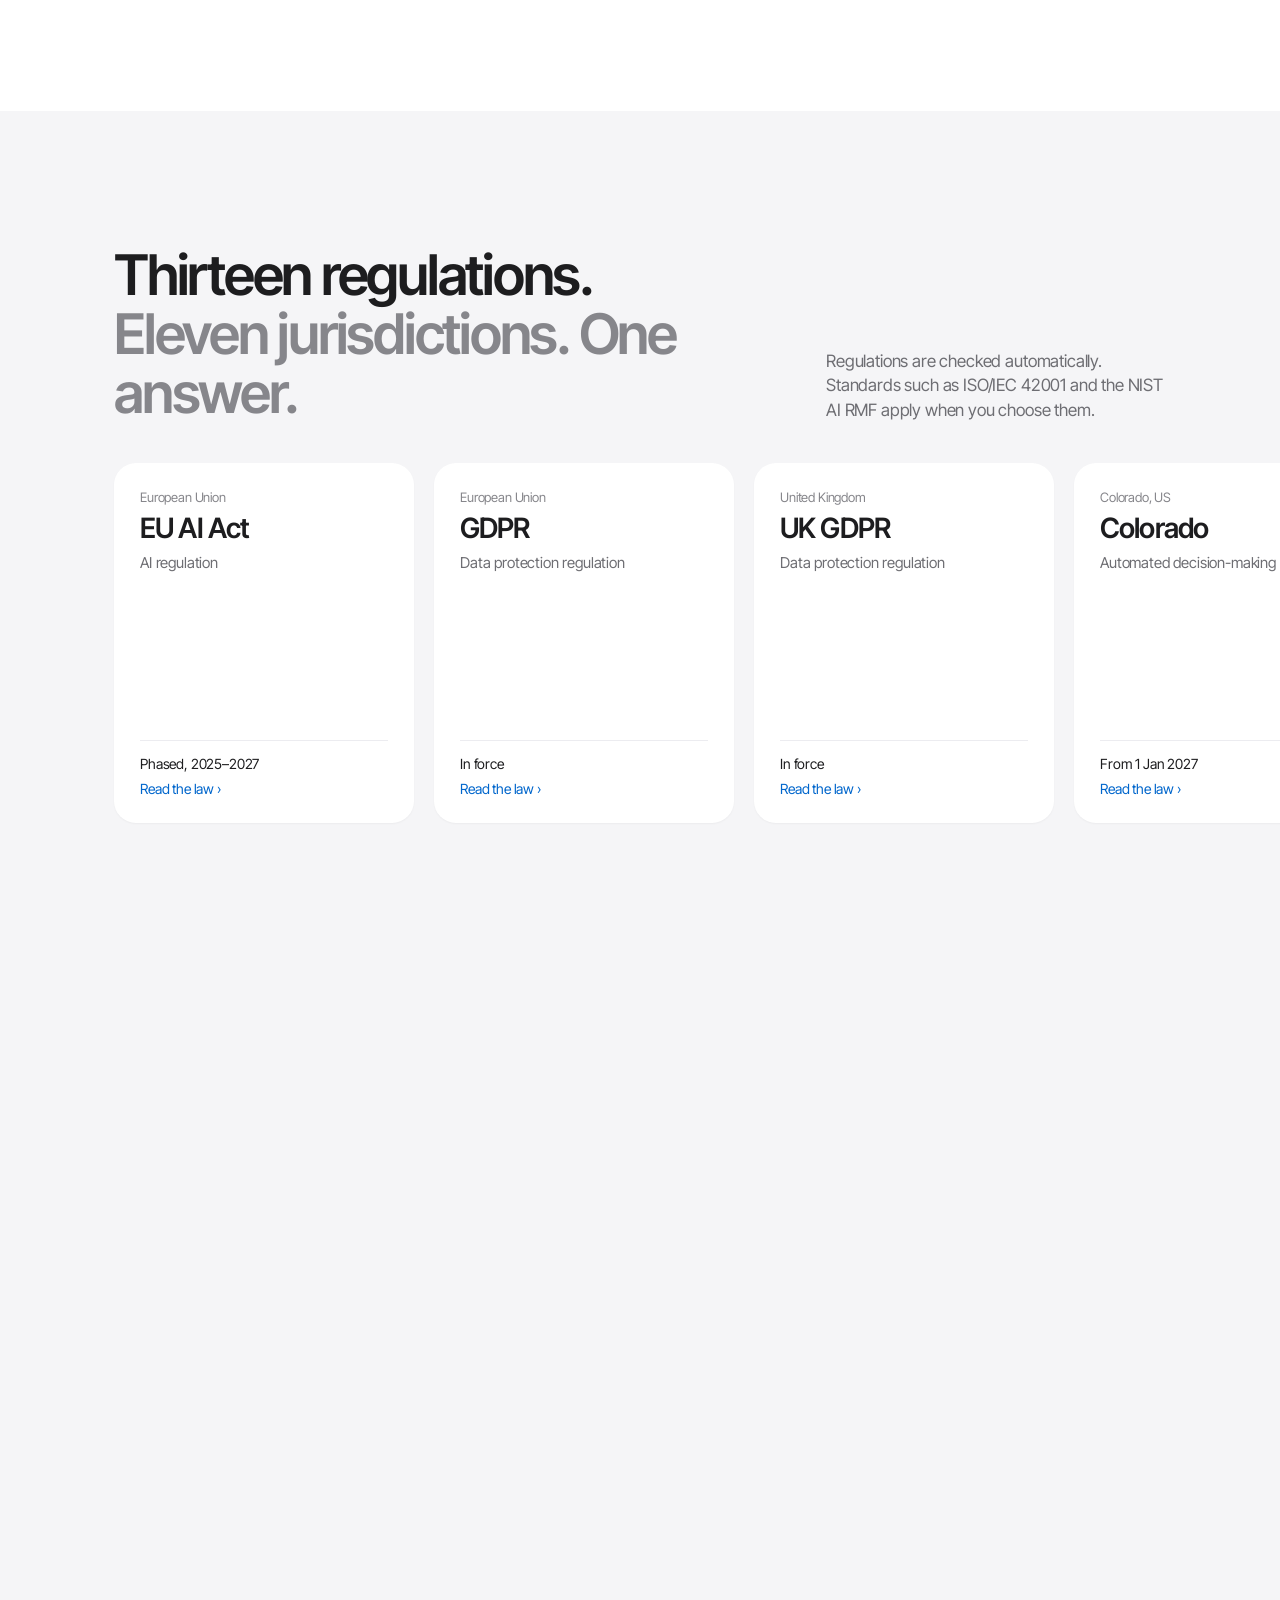
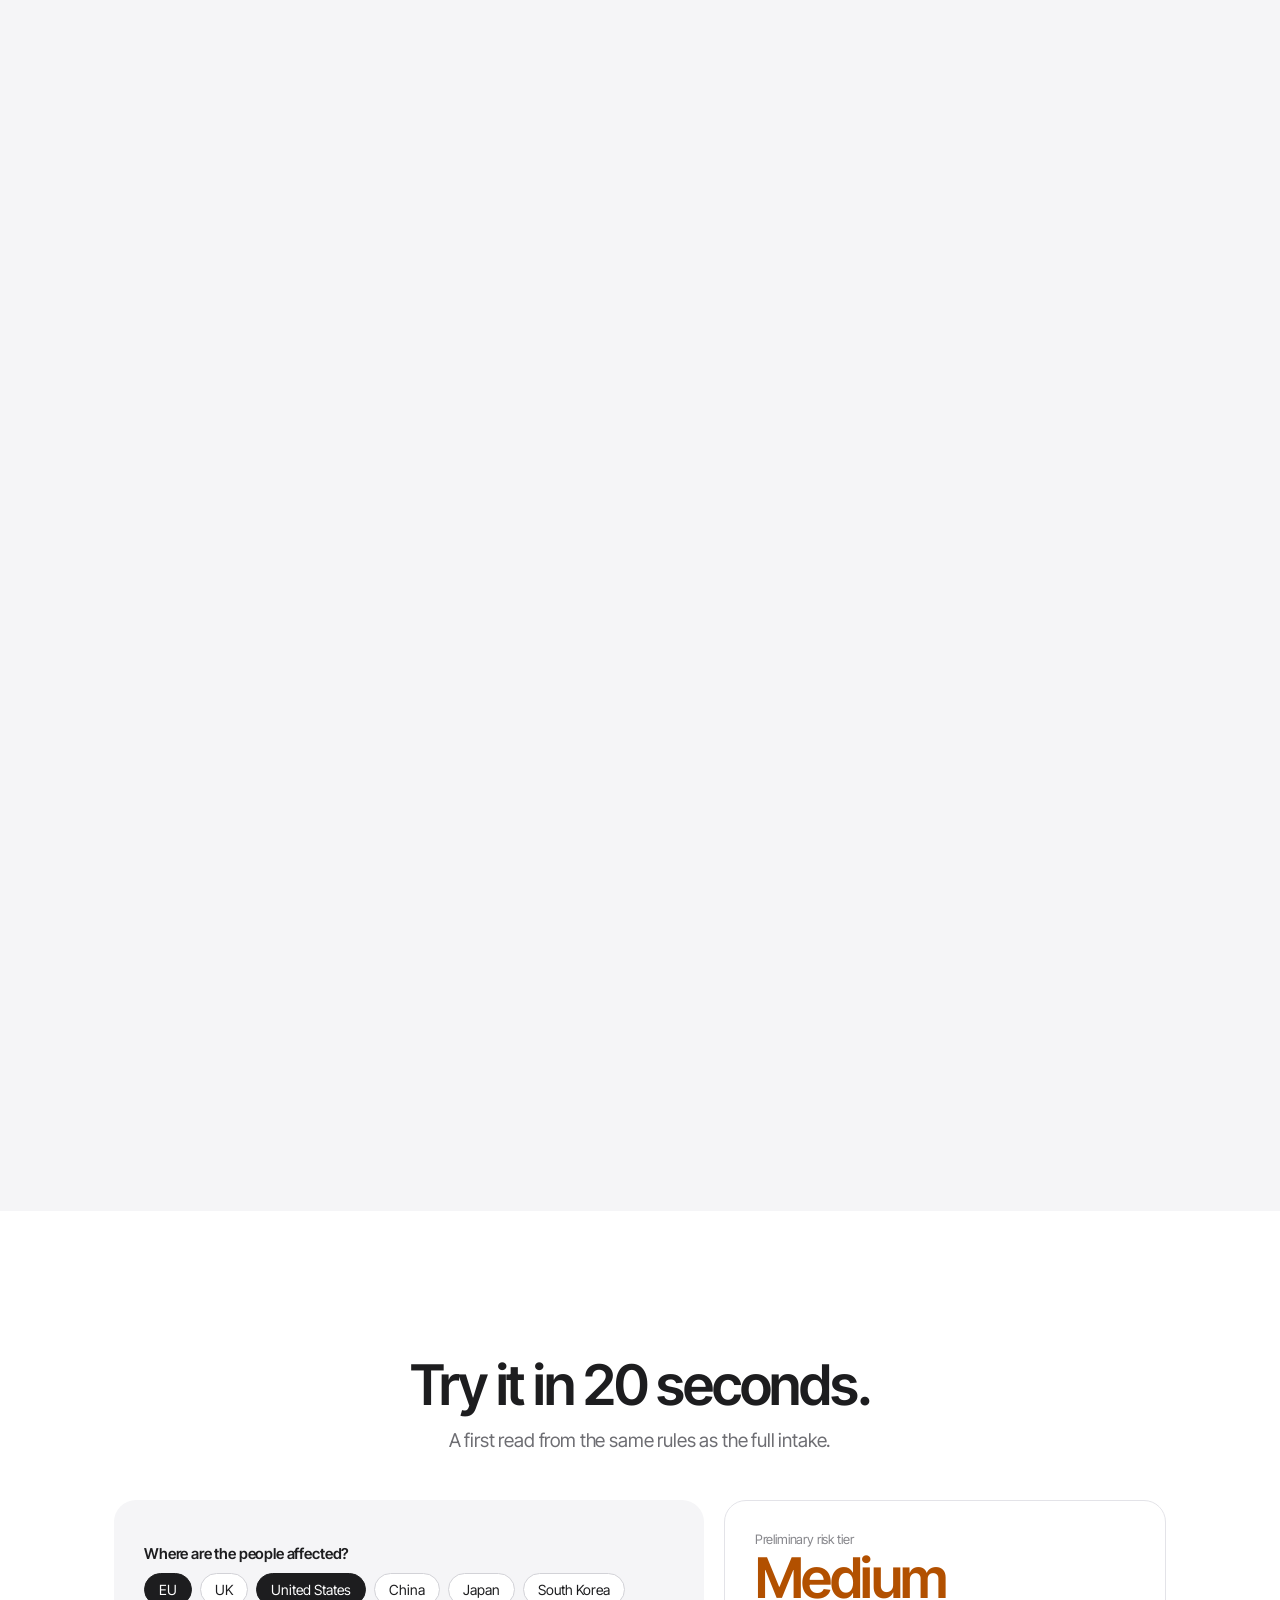
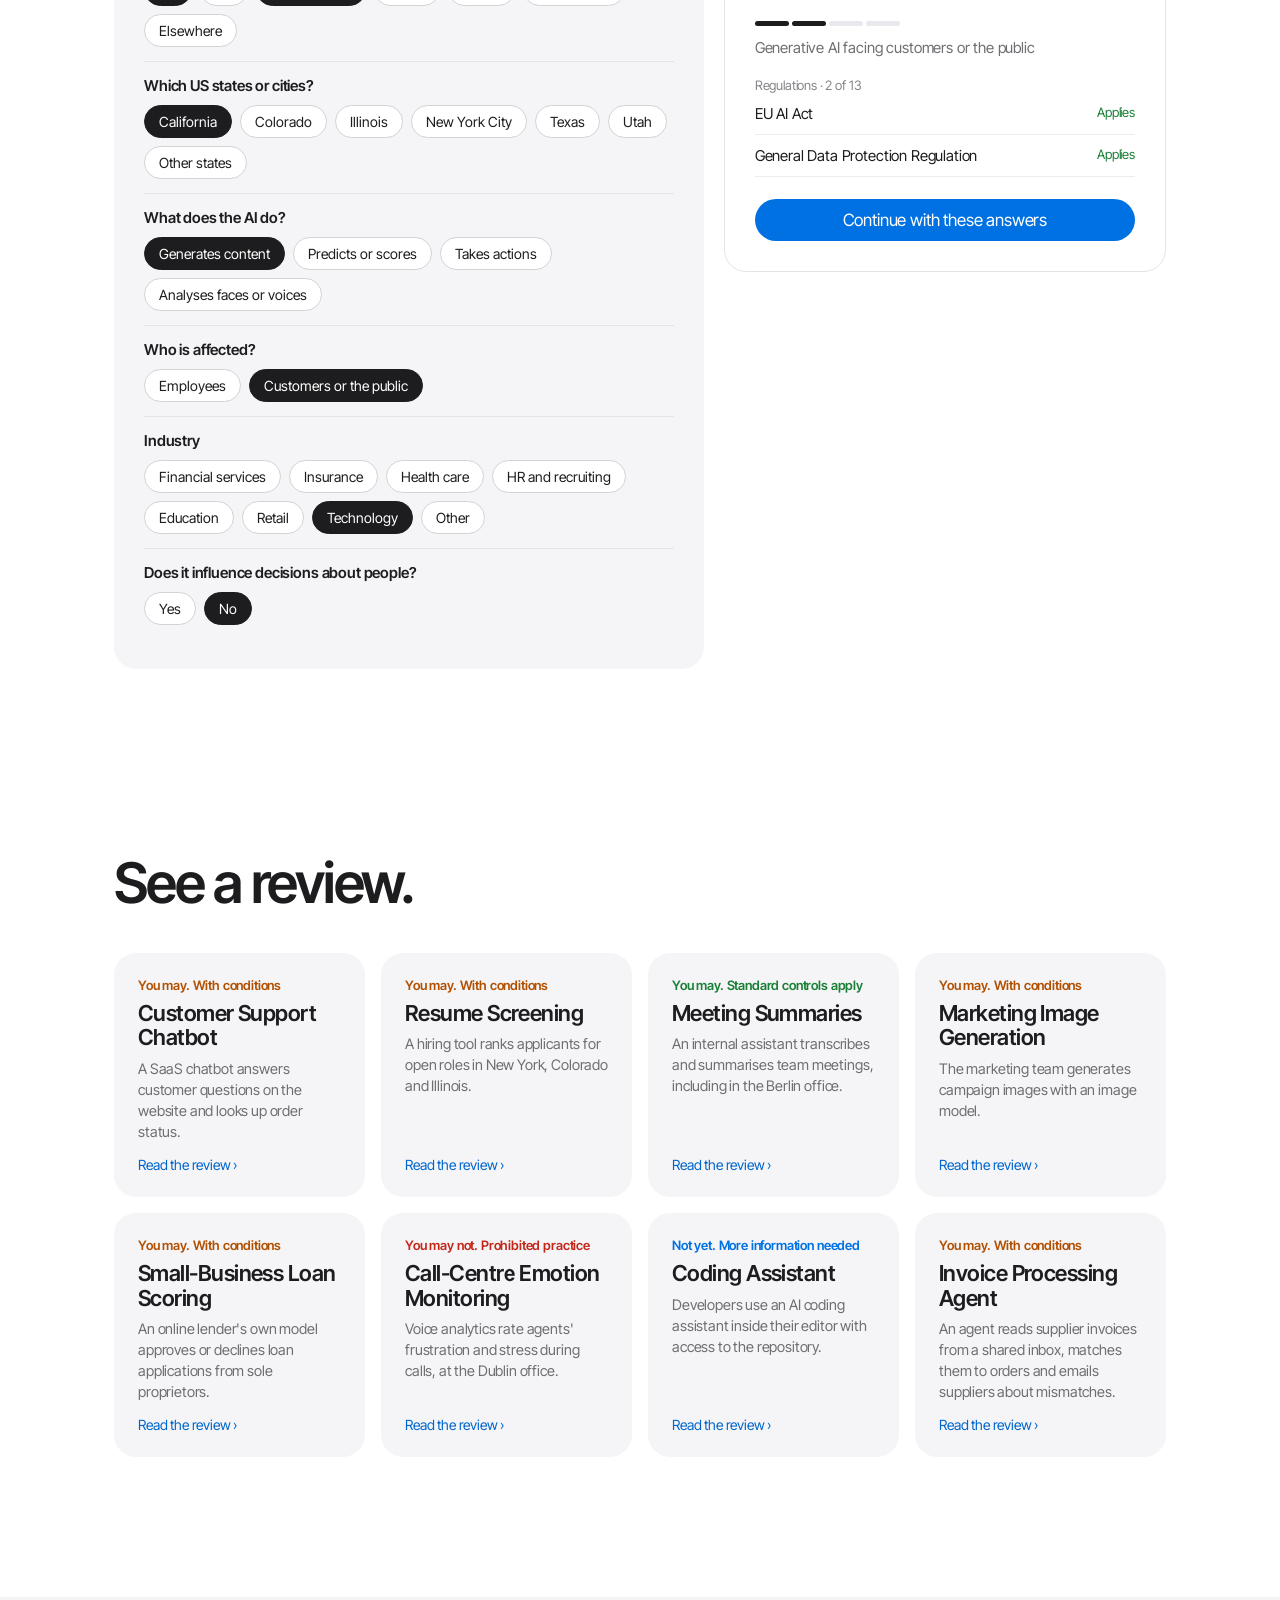
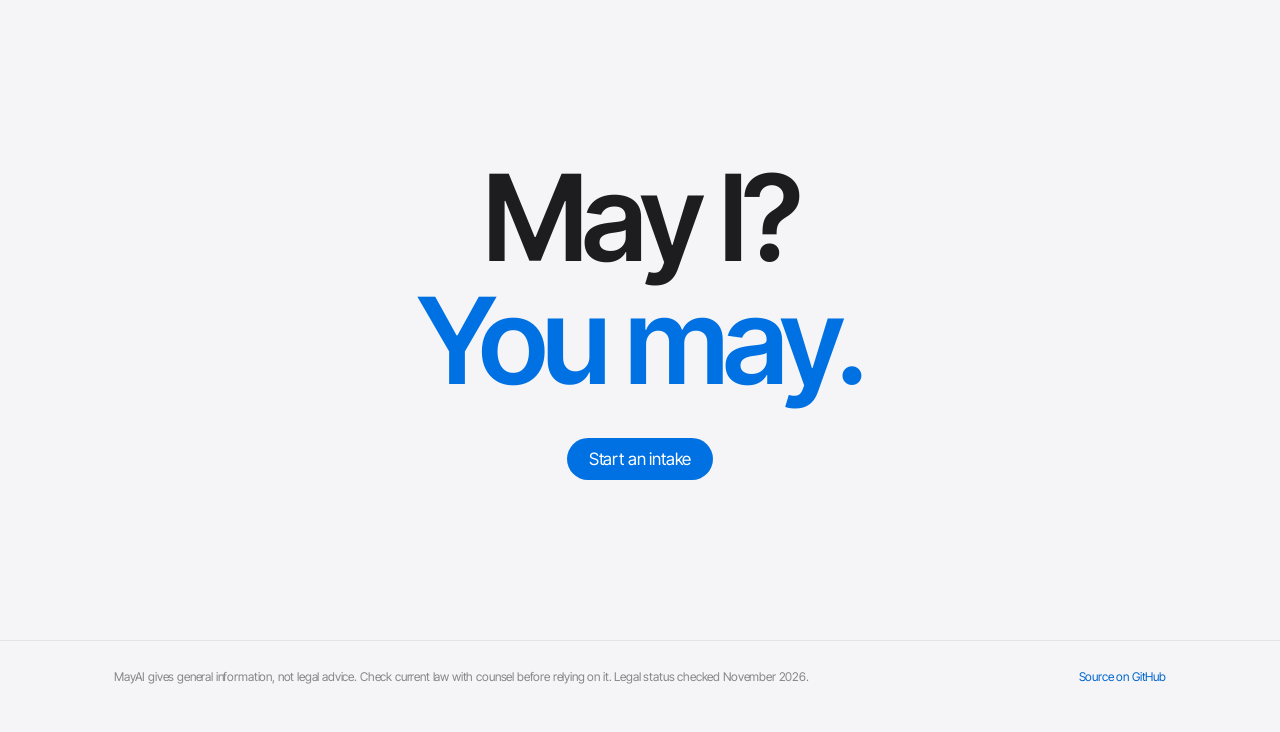
==== commit 478e6ea9: "New Apple-style landing page; tool moves to app.html" ====
--- a/index.html
+++ b/index.html
@@ -3,29 +3,102 @@
 <head>
   <meta charset="utf-8" />
   <meta name="viewport" content="width=device-width, initial-scale=1" />
-  <title>MayAI · May I Use This AI Tool?</title>
-  <meta name="description" content="A free AI use-case intake: which AI regulations and frameworks apply, the risk tier, an intake decision and the controls to put in place." />
+  <title>MayAI · May I use this AI tool?</title>
+  <meta name="description" content="Check an AI use case against the regulations that apply. Get a clear answer, the legal basis and the controls to put in place." />
   <link rel="preconnect" href="https://fonts.googleapis.com" />
   <link rel="preconnect" href="https://fonts.gstatic.com" crossorigin />
-  <link href="https://fonts.googleapis.com/css2?family=Space+Grotesk:wght@400;500;600;700&family=Geist:wght@400;500;600;700&family=Geist+Mono:wght@400;500&display=swap" rel="stylesheet" />
-  <!-- To restore the previous design, change styles.css to styles-v1.css on the next line. -->
-  <link rel="stylesheet" href="assets/styles.css" />
-  <link rel="icon" href="data:image/svg+xml,%3Csvg xmlns='http://www.w3.org/2000/svg' viewBox='0 0 32 32'%3E%3Crect width='32' height='32' rx='8' fill='%23ff5420'/%3E%3Cpath d='M9 16.5l4.5 4.5L23 11.5' stroke='white' stroke-width='3' fill='none' stroke-linecap='round' stroke-linejoin='round'/%3E%3C/svg%3E" />
+  <link href="https://fonts.googleapis.com/css2?family=Inter+Tight:wght@400;500;600;700&display=swap" rel="stylesheet" />
+  <link rel="stylesheet" href="assets/preview.css" />
+  <link rel="icon" href="data:image/svg+xml,%3Csvg xmlns='http://www.w3.org/2000/svg' viewBox='0 0 32 32'%3E%3Crect width='32' height='32' rx='8' fill='%23111'/%3E%3Cpath d='M9 16.5l4.5 4.5L23 11.5' stroke='white' stroke-width='3' fill='none' stroke-linecap='round' stroke-linejoin='round'/%3E%3C/svg%3E" />
 </head>
 <body>
-  <header class="topbar">
-    <a class="brand" href="#" data-nav="home">
-      <span class="logo" aria-hidden="true"><svg viewBox="0 0 32 32"><rect width="32" height="32" rx="8"/><path d="M9 16.5l4.5 4.5L23 11.5"/></svg></span>
-      <span class="wordmark">May<b>AI</b></span>
-    </a>
-    <nav class="steps" id="steps" aria-label="Progress"></nav>
-    <span class="pill" title="This tool gives general information, not legal advice.">Not legal advice</span>
+  <header class="lnav">
+    <div class="lnav-in">
+      <a class="brand" href="#top">MayAI</a>
+      <nav><a href="#how">How it works</a><a href="#coverage">Coverage</a><a href="#try">Try it</a><a href="#examples">Examples</a></nav>
+      <a class="pill" href="app.html?start">Start</a>
+    </div>
   </header>
-  <main id="app" tabindex="-1"></main>
-  <footer class="footer">
-    <p>General information only, not legal advice; check current law with counsel before relying on it. Legal status checked November 2026.</p>
-    <p><a href="https://github.com/ac-ctrl-lab/ai-intake-check" target="_blank" rel="noopener">Source on GitHub</a></p>
+
+  <main id="top">
+    <!-- Hero -->
+    <section class="hero">
+      <p class="eyebrow fade-up">MayAI</p>
+      <h1 class="hero-title"><span class="line fade-up">May I?</span><span class="line blue fade-up d1">You may.</span></h1>
+      <p class="hero-sub fade-up d2">Check any AI use case against the regulations that apply where you operate. Get a clear answer, the legal basis and the controls to put in place.</p>
+      <div class="hero-ctas fade-up d3"><a class="pill big" href="app.html?start">Start an intake</a><a class="more" href="#how">See how it works</a></div>
+      <div class="shot-wrap"><div class="shot" id="shot"></div></div>
+    </section>
+
+    <!-- Pinned story -->
+    <section class="story" id="how">
+      <div class="story-track">
+        <div class="story-sticky">
+          <div class="story-copy">
+            <p class="eyebrow dim">How it works</p>
+            <ol class="steps" id="steps">
+              <li><h3>Describe.</h3><p>What the AI does, where it is used and who it affects. Only the questions that matter for your case appear.</p></li>
+              <li><h3>Check.</h3><p>Thirteen AI and data regulations are tested against your answers. Each one applies, may apply, or does not.</p></li>
+              <li><h3>Decide.</h3><p>Yes, yes with conditions, or no. Every condition names the law and the section it comes from.</p></li>
+            </ol>
+          </div>
+          <div class="screen" id="screen"></div>
+        </div>
+      </div>
+    </section>
+
+    <!-- Word reveal -->
+    <section class="statement">
+      <p class="reveal-text" id="reveal">Every answer cites the law it comes from. The article, the section, and a link to the original text. No black box, and no guessing.</p>
+    </section>
+
+    <!-- Horizontal coverage -->
+    <section class="coverage" id="coverage">
+      <div class="cov-track" id="covTrack">
+        <div class="cov-sticky">
+          <div class="cov-head">
+            <h2>Thirteen regulations.<br /><span class="grey">Eleven jurisdictions. One answer.</span></h2>
+            <p>Regulations are checked automatically. Standards such as ISO/IEC 42001 and the NIST AI RMF apply when you choose them.</p>
+          </div>
+          <div class="cov-row" id="covRow"></div>
+        </div>
+      </div>
+    </section>
+
+    <!-- Quick check -->
+    <section class="try" id="try">
+      <div class="wrap">
+        <h2 class="center">Try it in 20 seconds.</h2>
+        <p class="center sub">A first read from the same rules as the full intake.</p>
+        <div class="qc">
+          <div class="qc-form" id="qcForm"></div>
+          <div class="qc-out" id="qcOut"></div>
+        </div>
+      </div>
+    </section>
+
+    <!-- Examples -->
+    <section class="examples" id="examples">
+      <div class="wrap">
+        <h2>See a review.</h2>
+        <div class="ex-grid" id="exGrid"></div>
+      </div>
+    </section>
+
+    <!-- Closer -->
+    <section class="closer">
+      <h2><span>May I?</span><span class="blue">You may.</span></h2>
+      <a class="pill big" href="app.html?start">Start an intake</a>
+    </section>
+  </main>
+
+  <footer class="foot">
+    <div class="wrap">
+      <p>MayAI gives general information, not legal advice. Check current law with counsel before relying on it. Legal status checked November 2026.</p>
+      <p><a href="https://github.com/ac-ctrl-lab/ai-intake-check" target="_blank" rel="noopener">Source on GitHub</a></p>
+    </div>
   </footer>
-  <script type="module" src="src/app.js"></script>
+
+  <script type="module" src="src/preview.js"></script>
 </body>
 </html>
--- a/assets/preview.css
+++ b/assets/preview.css
@@ -0,0 +1,206 @@
+/* MayAI landing page. System font first: SF Pro on Apple devices, Segoe UI on Windows. */
+:root {
+  --ink: #1d1d1f;
+  --ink-2: #6e6e73;
+  --ink-3: #86868b;
+  --bg: #ffffff;
+  --bg-2: #f5f5f7;
+  --line: #d2d2d7;
+  --blue: #0066cc;
+  --blue-btn: #0071e3;
+  --green: #1a7f37;
+  --amber: #b25000;
+  --red: #c4271a;
+  --font: -apple-system, BlinkMacSystemFont, "SF Pro Display", "Segoe UI Variable Display", "Segoe UI", "Inter Tight", "Helvetica Neue", Arial, sans-serif;
+}
+* { box-sizing: border-box; }
+html { scroll-behavior: smooth; }
+body { margin: 0; font-family: var(--font); color: var(--ink); background: var(--bg); -webkit-font-smoothing: antialiased; letter-spacing: -.01em; }
+a { color: var(--blue); text-decoration: none; }
+a:hover { text-decoration: underline; }
+h1, h2, h3 { margin: 0; font-weight: 600; letter-spacing: -.025em; }
+.wrap { max-width: 1100px; margin: 0 auto; padding: 0 24px; }
+.center { text-align: center; }
+.blue { color: var(--blue-btn); }
+.grey { color: var(--ink-3); }
+
+/* Local nav */
+.lnav { position: sticky; top: 0; z-index: 20; background: rgba(255,255,255,.72); backdrop-filter: saturate(180%) blur(20px); -webkit-backdrop-filter: saturate(180%) blur(20px); border-bottom: 1px solid rgba(0,0,0,.08); }
+.lnav-in { max-width: 1100px; margin: 0 auto; padding: 0 24px; height: 52px; display: flex; align-items: center; gap: 28px; }
+.brand { font-size: 21px; font-weight: 600; color: var(--ink); letter-spacing: -.02em; }
+.brand:hover { text-decoration: none; }
+.lnav nav { display: flex; gap: 22px; margin-left: auto; }
+.lnav nav a { color: var(--ink); font-size: 12px; opacity: .85; }
+.pill { display: inline-block; background: var(--blue-btn); color: #fff; font-size: 12px; padding: 5px 12px; border-radius: 980px; }
+.pill:hover { text-decoration: none; background: #0077ed; }
+.pill.big { font-size: 17px; padding: 11px 22px; }
+.more { font-size: 17px; }
+.more::after { content: " ›"; }
+
+/* Hero */
+.hero { text-align: center; padding: 72px 24px 0; overflow: hidden; }
+.eyebrow { font-size: 21px; font-weight: 600; margin: 0 0 6px; }
+.eyebrow.dim { color: var(--ink-3); font-size: 17px; }
+.hero-title { font-size: clamp(56px, 10vw, 120px); line-height: 1.02; letter-spacing: -.045em; }
+.hero-title .line { display: block; }
+.hero-sub { max-width: 640px; margin: 22px auto 0; font-size: 21px; line-height: 1.38; color: var(--ink-2); font-weight: 400; }
+.hero-ctas { display: flex; gap: 28px; justify-content: center; align-items: center; margin-top: 30px; }
+.fade-up { opacity: 0; transform: translateY(24px); animation: up .9s cubic-bezier(.2,.7,.2,1) forwards; }
+.d1 { animation-delay: .12s; } .d2 { animation-delay: .28s; } .d3 { animation-delay: .4s; }
+@keyframes up { to { opacity: 1; transform: none; } }
+
+/* Product shot */
+.shot-wrap { perspective: 1400px; margin: 64px auto 0; max-width: 980px; }
+.shot { --p: 0; transform: rotateX(calc((1 - var(--p)) * 22deg)) scale(calc(.86 + var(--p) * .14)) translateY(calc((1 - var(--p)) * 40px)); transform-origin: 50% 100%;
+  background: #fff; border-radius: 18px; box-shadow: 0 2px 4px rgba(0,0,0,.04), 0 30px 80px -20px rgba(0,0,0,.28); border: 1px solid rgba(0,0,0,.08); text-align: left; overflow: hidden; will-change: transform; }
+.win-bar { display: flex; align-items: center; gap: 7px; padding: 12px 16px; border-bottom: 1px solid #eee; background: #fbfbfd; font-size: 12px; color: var(--ink-3); }
+.win-bar i { width: 11px; height: 11px; border-radius: 50%; background: #ff5f57; } .win-bar i:nth-child(2) { background: #febc2e; } .win-bar i:nth-child(3) { background: #28c840; }
+.win-bar span { margin: 0 auto; }
+.review { display: grid; grid-template-columns: 1.05fr 1fr; }
+.rv-main { padding: 34px 36px; border-right: 1px solid #eee; }
+.rv-kicker { font-size: 13px; color: var(--ink-3); }
+.rv-title { font-size: 30px; font-weight: 600; letter-spacing: -.03em; margin: 4px 0 2px; }
+.rv-geo { font-size: 14px; color: var(--ink-2); }
+.rv-verdict { margin: 28px 0 8px; font-size: 56px; font-weight: 600; letter-spacing: -.045em; line-height: 1; }
+.rv-verdict.ok { color: var(--green); } .rv-verdict.warn { color: var(--amber); } .rv-verdict.no { color: var(--red); } .rv-verdict.info { color: var(--blue-btn); }
+.rv-cond { font-size: 15px; color: var(--ink-2); }
+.rv-tier { display: flex; gap: 10px; align-items: center; margin-top: 22px; font-size: 13px; color: var(--ink-2); }
+.bar { display: grid; grid-template-columns: repeat(4, 34px); gap: 3px; }
+.bar i { height: 5px; border-radius: 3px; background: #e8e8ed; }
+.bar.l1 i:nth-child(-n+1), .bar.l2 i:nth-child(-n+2), .bar.l3 i:nth-child(-n+3), .bar.l4 i { background: var(--ink); }
+.rv-side { padding: 30px 32px; background: #fbfbfd; }
+.rv-side h4 { margin: 0 0 10px; font-size: 13px; font-weight: 600; color: var(--ink-3); }
+.rv-reg { display: flex; justify-content: space-between; gap: 12px; padding: 11px 0; border-bottom: 1px solid #ececf0; font-size: 15px; }
+.rv-reg em { font-style: normal; font-size: 13px; color: var(--green); }
+.rv-reg em.maybe { color: var(--amber); }
+.rv-basis { margin-top: 18px; font-size: 13px; color: var(--ink-2); line-height: 1.5; }
+.rv-basis b { color: var(--ink); font-weight: 600; }
+
+/* Pinned story */
+.story { background: #000; color: #f5f5f7; margin-top: 120px; }
+.story-track { height: 360vh; }
+.story-sticky { position: sticky; top: 52px; height: calc(100vh - 52px); max-width: 1100px; margin: 0 auto; padding: 0 24px; display: grid; grid-template-columns: .9fr 1.1fr; gap: 64px; align-items: center; }
+.steps { list-style: none; padding: 0; margin: 18px 0 0; }
+.steps li { opacity: .22; transition: opacity .5s ease; padding: 14px 0; }
+.steps li.on { opacity: 1; }
+.steps h3 { font-size: clamp(40px, 5vw, 64px); letter-spacing: -.04em; line-height: 1.02; }
+.steps p { font-size: 19px; line-height: 1.45; color: #a1a1a6; max-width: 420px; margin: 10px 0 0; max-height: 0; overflow: hidden; transition: max-height .5s ease, margin .5s ease; }
+.steps li.on p { max-height: 120px; }
+.screen { background: #1d1d1f; border-radius: 22px; padding: 30px; min-height: 420px; border: 1px solid #2c2c2e; position: relative; overflow: hidden; }
+.sc-label { font-size: 13px; color: #86868b; margin-bottom: 10px; }
+.sc-title { font-size: 26px; font-weight: 600; letter-spacing: -.03em; min-height: 34px; }
+.caret { display: inline-block; width: 2px; height: 24px; background: var(--blue-btn); vertical-align: -3px; margin-left: 2px; animation: blink 1s steps(1) infinite; }
+@keyframes blink { 50% { opacity: 0; } }
+.sc-chips { display: flex; flex-wrap: wrap; gap: 8px; margin: 18px 0 8px; }
+.sc-chips span { font-size: 14px; padding: 7px 13px; border-radius: 980px; border: 1px solid #424245; color: #a1a1a6; transition: all .4s ease; }
+.sc-chips span.on { background: #f5f5f7; color: #1d1d1f; border-color: #f5f5f7; }
+.sc-regs { margin-top: 22px; }
+.sc-reg { display: flex; justify-content: space-between; padding: 12px 0; border-top: 1px solid #2c2c2e; font-size: 16px; opacity: .25; transform: translateX(-8px); transition: all .45s ease; }
+.sc-reg.on { opacity: 1; transform: none; }
+.sc-reg em { font-style: normal; font-size: 13px; color: #30d158; }
+.sc-reg em.no { color: #86868b; }
+.sc-reg em.maybe { color: #ff9f0a; }
+.sc-verdict { position: absolute; inset: auto 30px 30px 30px; padding: 22px 24px; border-radius: 16px; background: #f5f5f7; color: #1d1d1f; transform: translateY(30px) scale(.96); opacity: 0; transition: all .6s cubic-bezier(.2,.7,.2,1); }
+.sc-verdict.on { transform: none; opacity: 1; }
+.sc-verdict b { display: block; font-size: 40px; letter-spacing: -.04em; color: var(--amber); }
+.sc-verdict span { font-size: 14px; color: var(--ink-2); }
+
+/* Word reveal */
+.statement { padding: 160px 24px; }
+.reveal-text { max-width: 980px; margin: 0 auto; font-size: clamp(32px, 4.6vw, 56px); line-height: 1.12; font-weight: 600; letter-spacing: -.035em; }
+.reveal-text span { color: #d2d2d7; transition: color .25s linear; }
+.reveal-text span.lit { color: var(--ink); }
+
+/* Coverage: horizontal scroll pinned */
+.coverage { background: var(--bg-2); }
+.cov-track { height: 300vh; }
+.cov-sticky { position: sticky; top: 52px; height: calc(100vh - 52px); overflow: hidden; display: flex; flex-direction: column; justify-content: center; }
+.cov-head { max-width: 1100px; width: 100%; margin: 0 auto 40px; padding: 0 24px; display: flex; justify-content: space-between; align-items: end; gap: 40px; }
+.cov-head h2 { font-size: clamp(36px, 4.6vw, 56px); line-height: 1.05; letter-spacing: -.04em; }
+.cov-head p { max-width: 340px; color: var(--ink-2); font-size: 17px; line-height: 1.45; margin: 0; }
+.cov-row { display: flex; gap: 20px; padding-left: max(24px, calc((100vw - 1100px) / 2 + 24px)); will-change: transform; }
+.cov-card { flex: none; width: 300px; height: 360px; background: #fff; border-radius: 22px; padding: 26px; display: flex; flex-direction: column; box-shadow: 0 1px 2px rgba(0,0,0,.04); transition: transform .3s ease, box-shadow .3s ease; }
+.cov-card:hover { transform: translateY(-4px); box-shadow: 0 20px 40px -20px rgba(0,0,0,.25); }
+.cov-card .jur { font-size: 13px; color: var(--ink-3); }
+.cov-card h3 { font-size: 28px; line-height: 1.08; letter-spacing: -.03em; margin: 8px 0 10px; }
+.cov-card .type { font-size: 15px; color: var(--ink-2); }
+.cov-card .eff { margin-top: auto; font-size: 14px; color: var(--ink); border-top: 1px solid #ececf0; padding-top: 14px; }
+.cov-card a { font-size: 14px; margin-top: 8px; }
+.cov-card.std { background: #1d1d1f; color: #f5f5f7; }
+.cov-card.std .type, .cov-card.std .jur { color: #a1a1a6; }
+.cov-card.std .eff { color: #f5f5f7; border-color: #333; }
+.cov-card.std a { color: #2997ff; }
+
+/* Quick check */
+.try { padding: 140px 0; }
+.try h2, .examples h2 { font-size: clamp(36px, 4.6vw, 56px); letter-spacing: -.04em; }
+.sub { color: var(--ink-2); font-size: 19px; margin: 10px 0 48px; }
+.qc { display: grid; grid-template-columns: 1.2fr .9fr; gap: 20px; }
+.qc-form { background: var(--bg-2); border-radius: 22px; padding: 30px; }
+.qg { padding: 14px 0; }
+.qg + .qg { border-top: 1px solid #e3e3e8; }
+.qg label { display: block; font-size: 15px; font-weight: 600; margin-bottom: 10px; }
+.seg { display: flex; flex-wrap: wrap; gap: 8px; }
+.seg button { font: inherit; font-size: 14px; border: 1px solid var(--line); background: #fff; color: var(--ink); border-radius: 980px; padding: 7px 14px; cursor: pointer; transition: all .2s ease; }
+.seg button:hover { border-color: var(--ink-3); }
+.seg button.on { background: var(--ink); border-color: var(--ink); color: #fff; }
+.qc-out { background: #fff; border: 1px solid #e3e3e8; border-radius: 22px; padding: 30px; position: sticky; top: 76px; align-self: start; }
+.qc-out .k { font-size: 13px; color: var(--ink-3); }
+.qc-out .tier { font-size: 56px; font-weight: 600; letter-spacing: -.045em; line-height: 1.05; margin: 2px 0 14px; transition: color .3s; }
+.tier.low { color: var(--green); } .tier.medium { color: var(--amber); } .tier.high, .tier.prohibited { color: var(--red); }
+.qc-out .why { font-size: 15px; color: var(--ink-2); margin: 12px 0 20px; }
+.qc-out .rv-reg { font-size: 15px; }
+.qc-out .go { display: block; text-align: center; margin-top: 22px; }
+.flash { animation: flash .45s ease; }
+@keyframes flash { from { opacity: .3; transform: translateY(6px); } to { opacity: 1; transform: none; } }
+
+/* Examples */
+.examples { padding: 40px 0 140px; }
+.examples h2 { margin-bottom: 36px; }
+.ex-grid { display: grid; grid-template-columns: repeat(4, 1fr); gap: 16px; }
+.ex { display: flex; flex-direction: column; background: var(--bg-2); border-radius: 22px; padding: 24px; min-height: 230px; color: var(--ink); transition: transform .3s ease, box-shadow .3s ease, background .3s ease; }
+.ex:hover { text-decoration: none; transform: translateY(-4px) scale(1.01); background: #fff; box-shadow: 0 24px 50px -24px rgba(0,0,0,.3); }
+.ex .v { font-size: 13px; font-weight: 600; }
+.ex .v.ok { color: var(--green); } .ex .v.warn { color: var(--amber); } .ex .v.no { color: var(--red); } .ex .v.info { color: var(--blue-btn); }
+.ex h3 { font-size: 22px; letter-spacing: -.025em; margin: 8px 0; line-height: 1.12; }
+.ex p { font-size: 14.5px; color: var(--ink-2); line-height: 1.45; margin: 0; }
+.ex .open { margin-top: auto; padding-top: 14px; font-size: 14px; color: var(--blue); }
+
+/* Scroll-in */
+.in-view { opacity: 0; transform: translateY(40px); transition: opacity .9s cubic-bezier(.2,.7,.2,1), transform .9s cubic-bezier(.2,.7,.2,1); }
+.in-view.seen { opacity: 1; transform: none; }
+
+/* Closer */
+.closer { text-align: center; padding: 160px 24px; background: var(--bg-2); }
+.closer h2 { font-size: clamp(56px, 10vw, 120px); line-height: 1.02; letter-spacing: -.045em; margin-bottom: 36px; }
+.closer h2 span { display: block; }
+
+.foot { padding: 28px 0 48px; font-size: 12px; color: var(--ink-3); background: var(--bg-2); border-top: 1px solid #e3e3e8; }
+.foot .wrap { display: flex; justify-content: space-between; gap: 24px; flex-wrap: wrap; }
+.foot p { margin: 0; max-width: 720px; }
+
+@media (max-width: 900px) {
+  .lnav nav { display: none; }
+  .lnav-in { justify-content: space-between; }
+  .review { grid-template-columns: 1fr; }
+  .rv-main { border-right: 0; border-bottom: 1px solid #eee; }
+  .story-track { height: auto; }
+  .story-sticky { position: static; height: auto; grid-template-columns: 1fr; padding: 80px 24px; gap: 32px; }
+  .steps li { opacity: 1; } .steps p { max-height: none; }
+  .cov-track { height: auto; }
+  .cov-sticky { position: static; height: auto; padding: 80px 0; }
+  .cov-head { flex-direction: column; align-items: start; }
+  .cov-row { overflow-x: auto; scroll-snap-type: x mandatory; padding-bottom: 12px; transform: none !important; }
+  .cov-card { scroll-snap-align: start; }
+  .qc { grid-template-columns: 1fr; }
+  .qc-out { position: static; }
+  .ex-grid { grid-template-columns: 1fr 1fr; }
+}
+@media (max-width: 560px) { .ex-grid { grid-template-columns: 1fr; } .hero-ctas { flex-direction: column; gap: 16px; } }
+@media (prefers-reduced-motion: reduce) {
+  html { scroll-behavior: auto; }
+  *, *::before, *::after { animation: none !important; transition: none !important; }
+  .fade-up, .in-view { opacity: 1; transform: none; }
+  .shot { transform: none; }
+  .reveal-text span { color: var(--ink); }
+}
